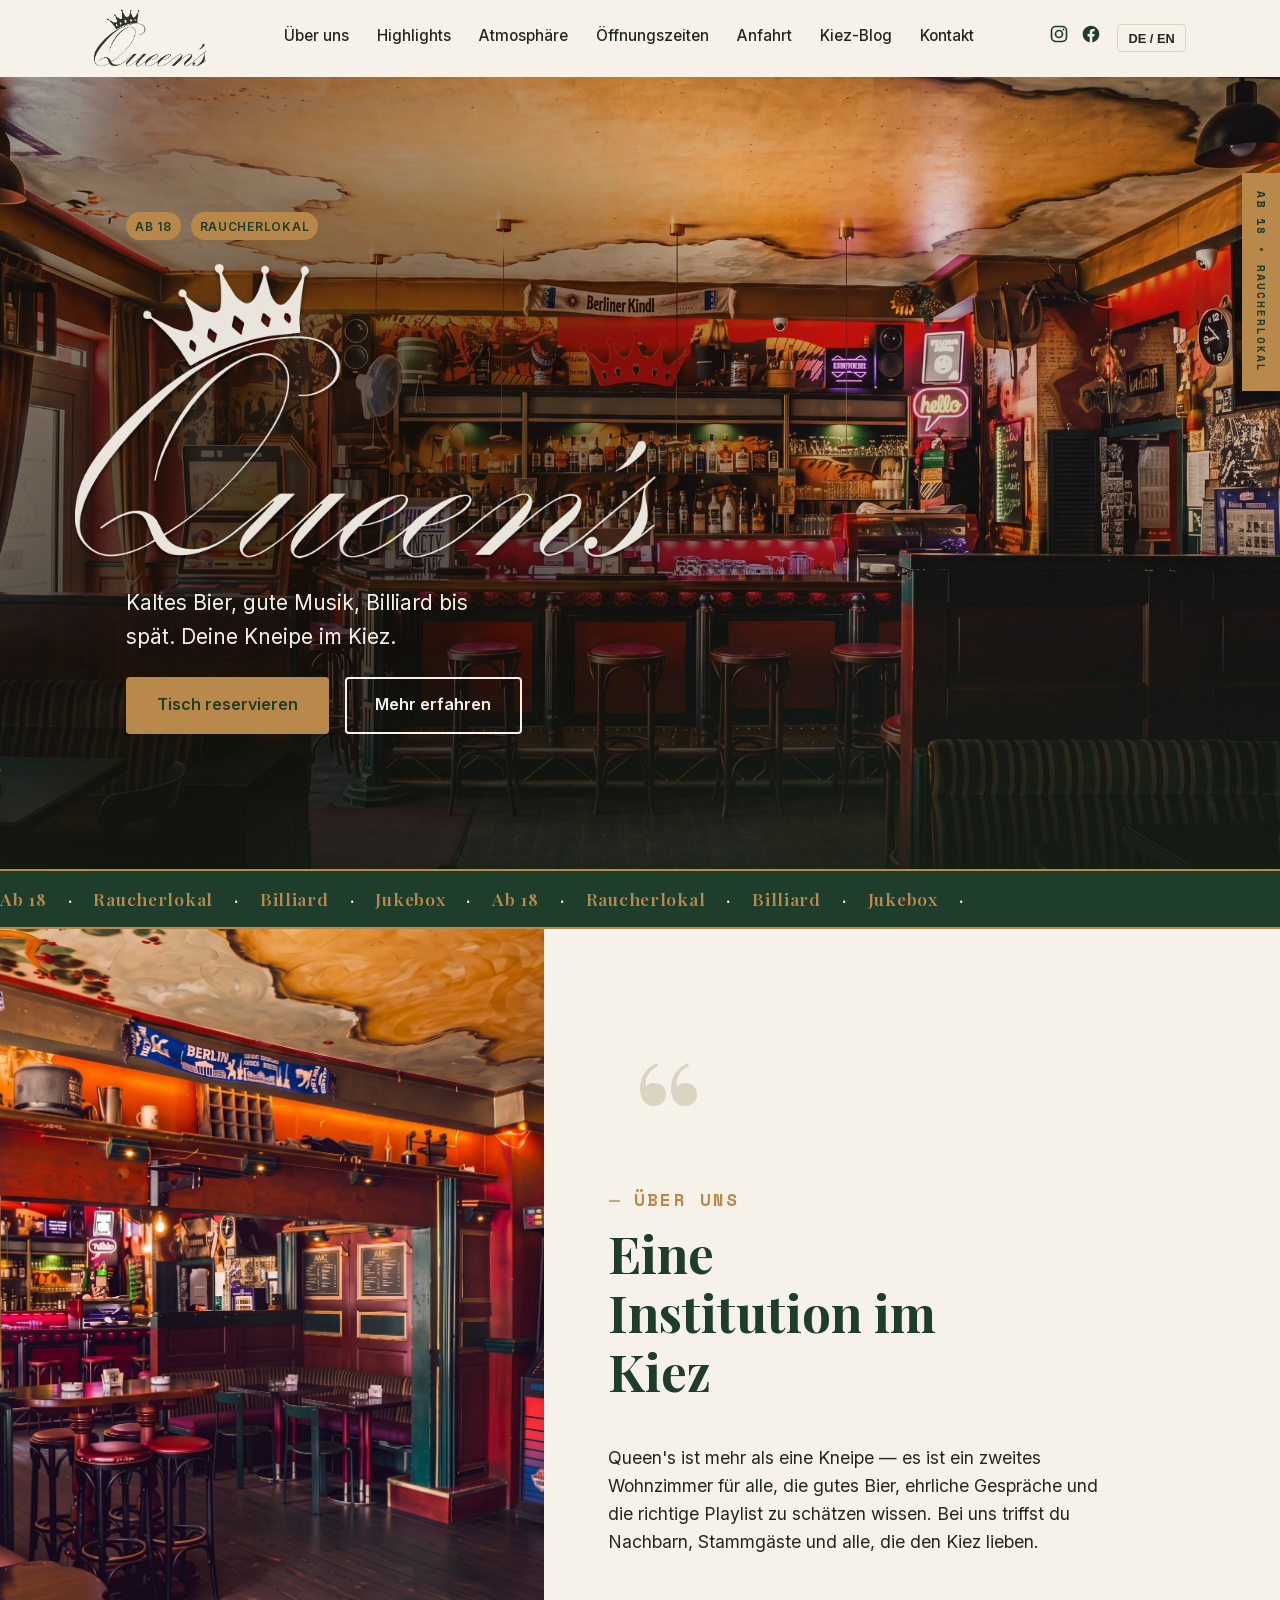
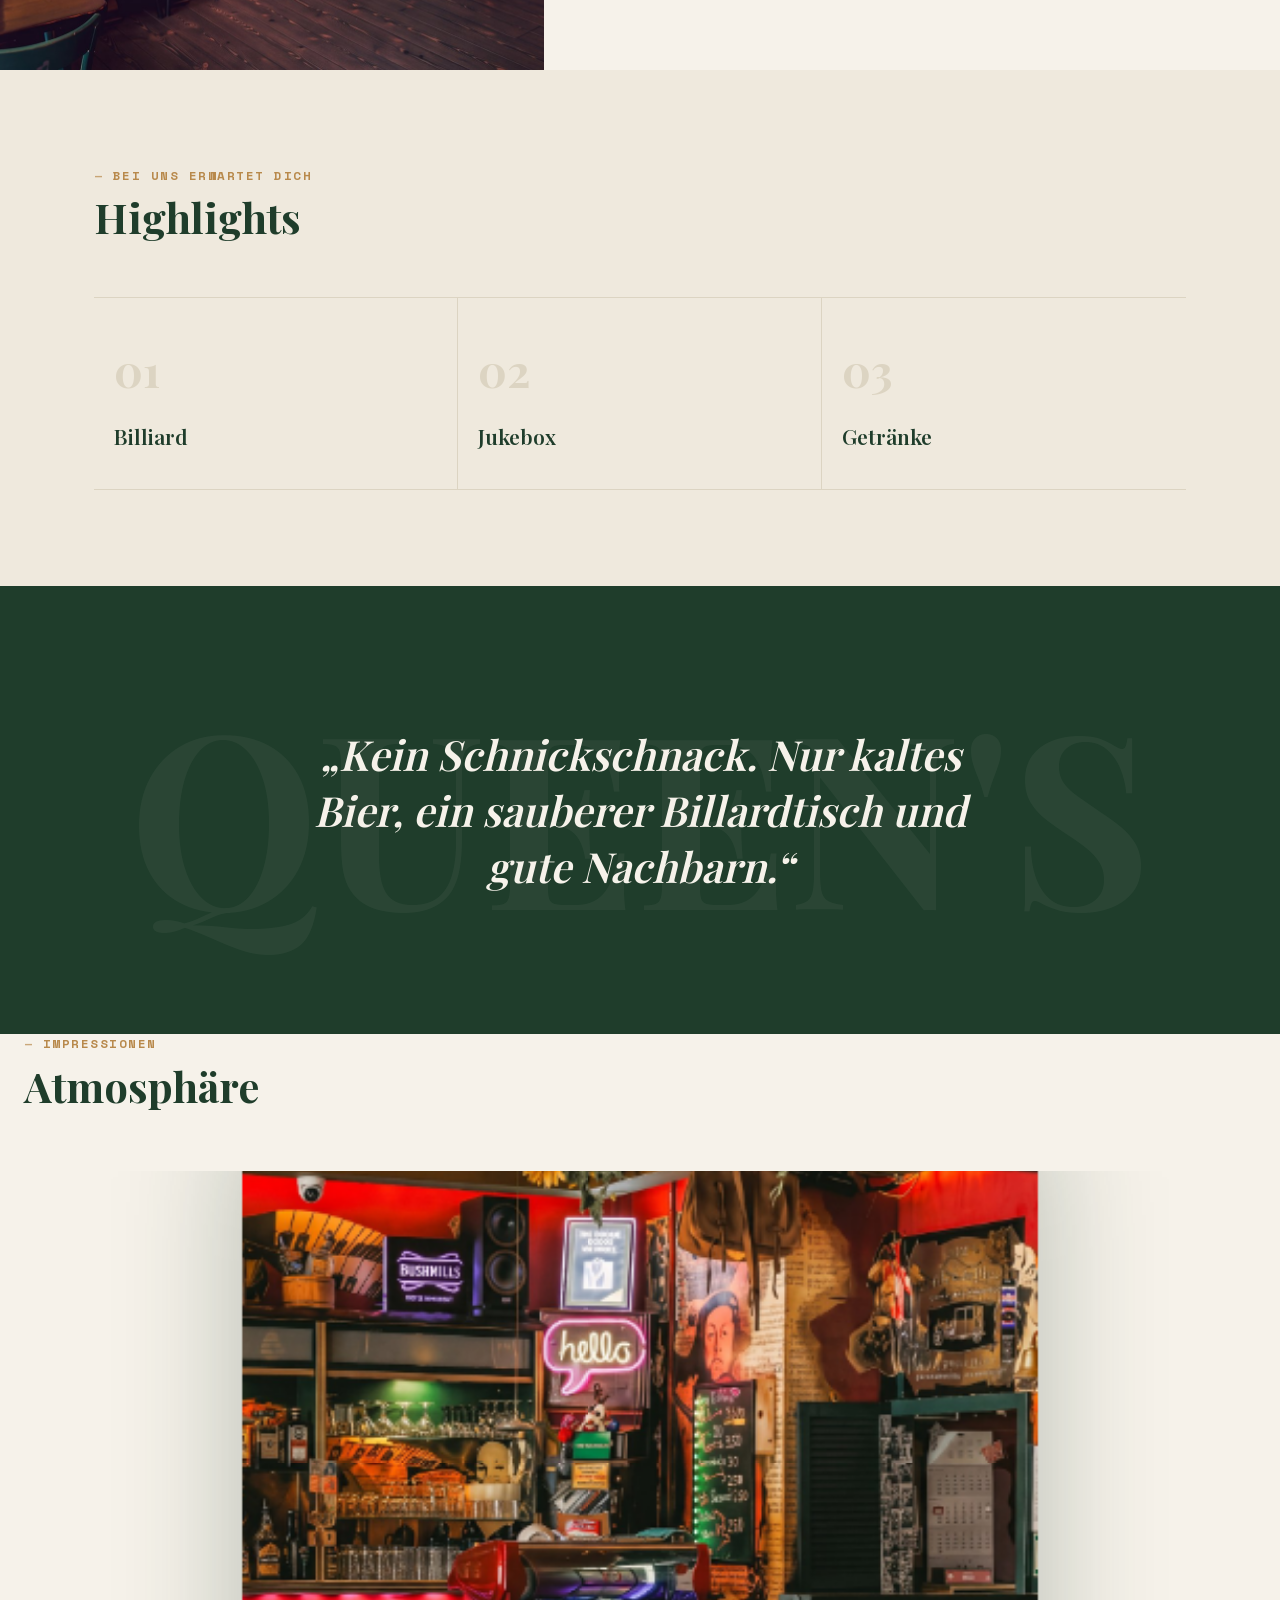
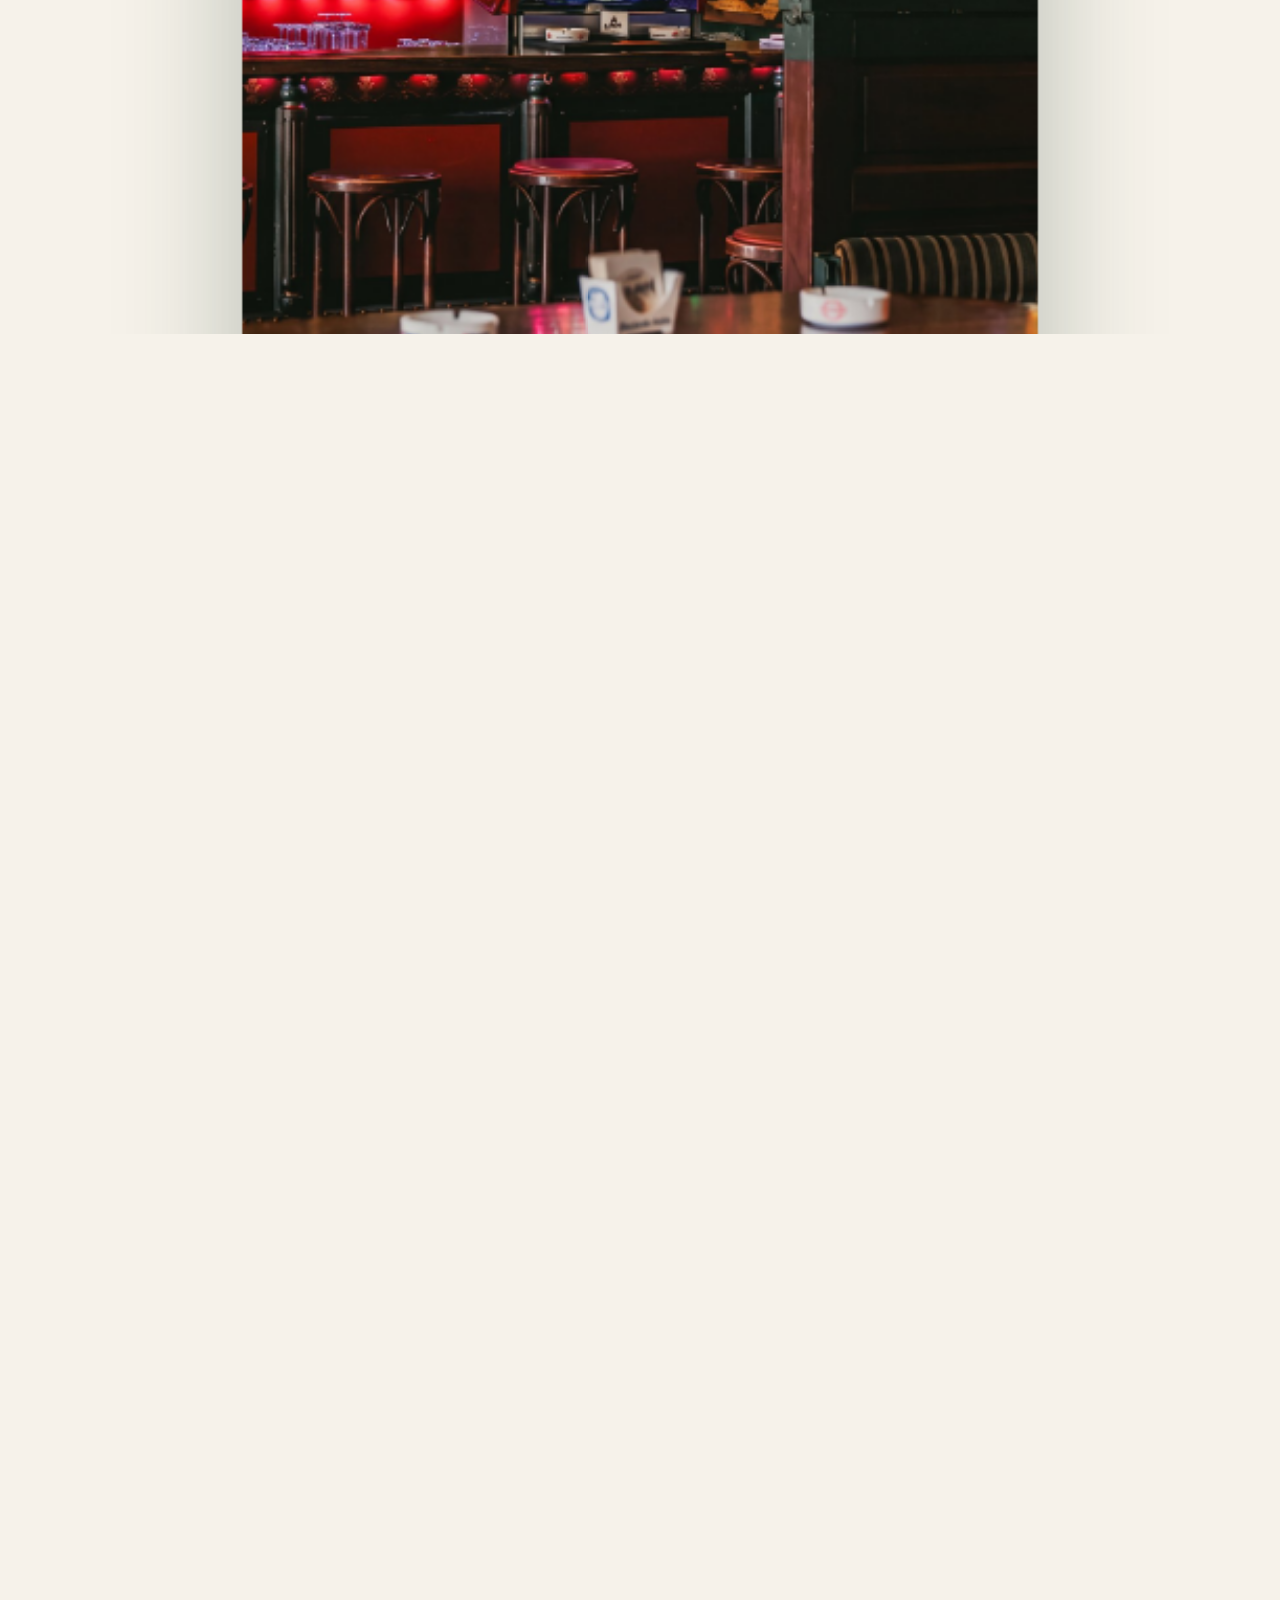
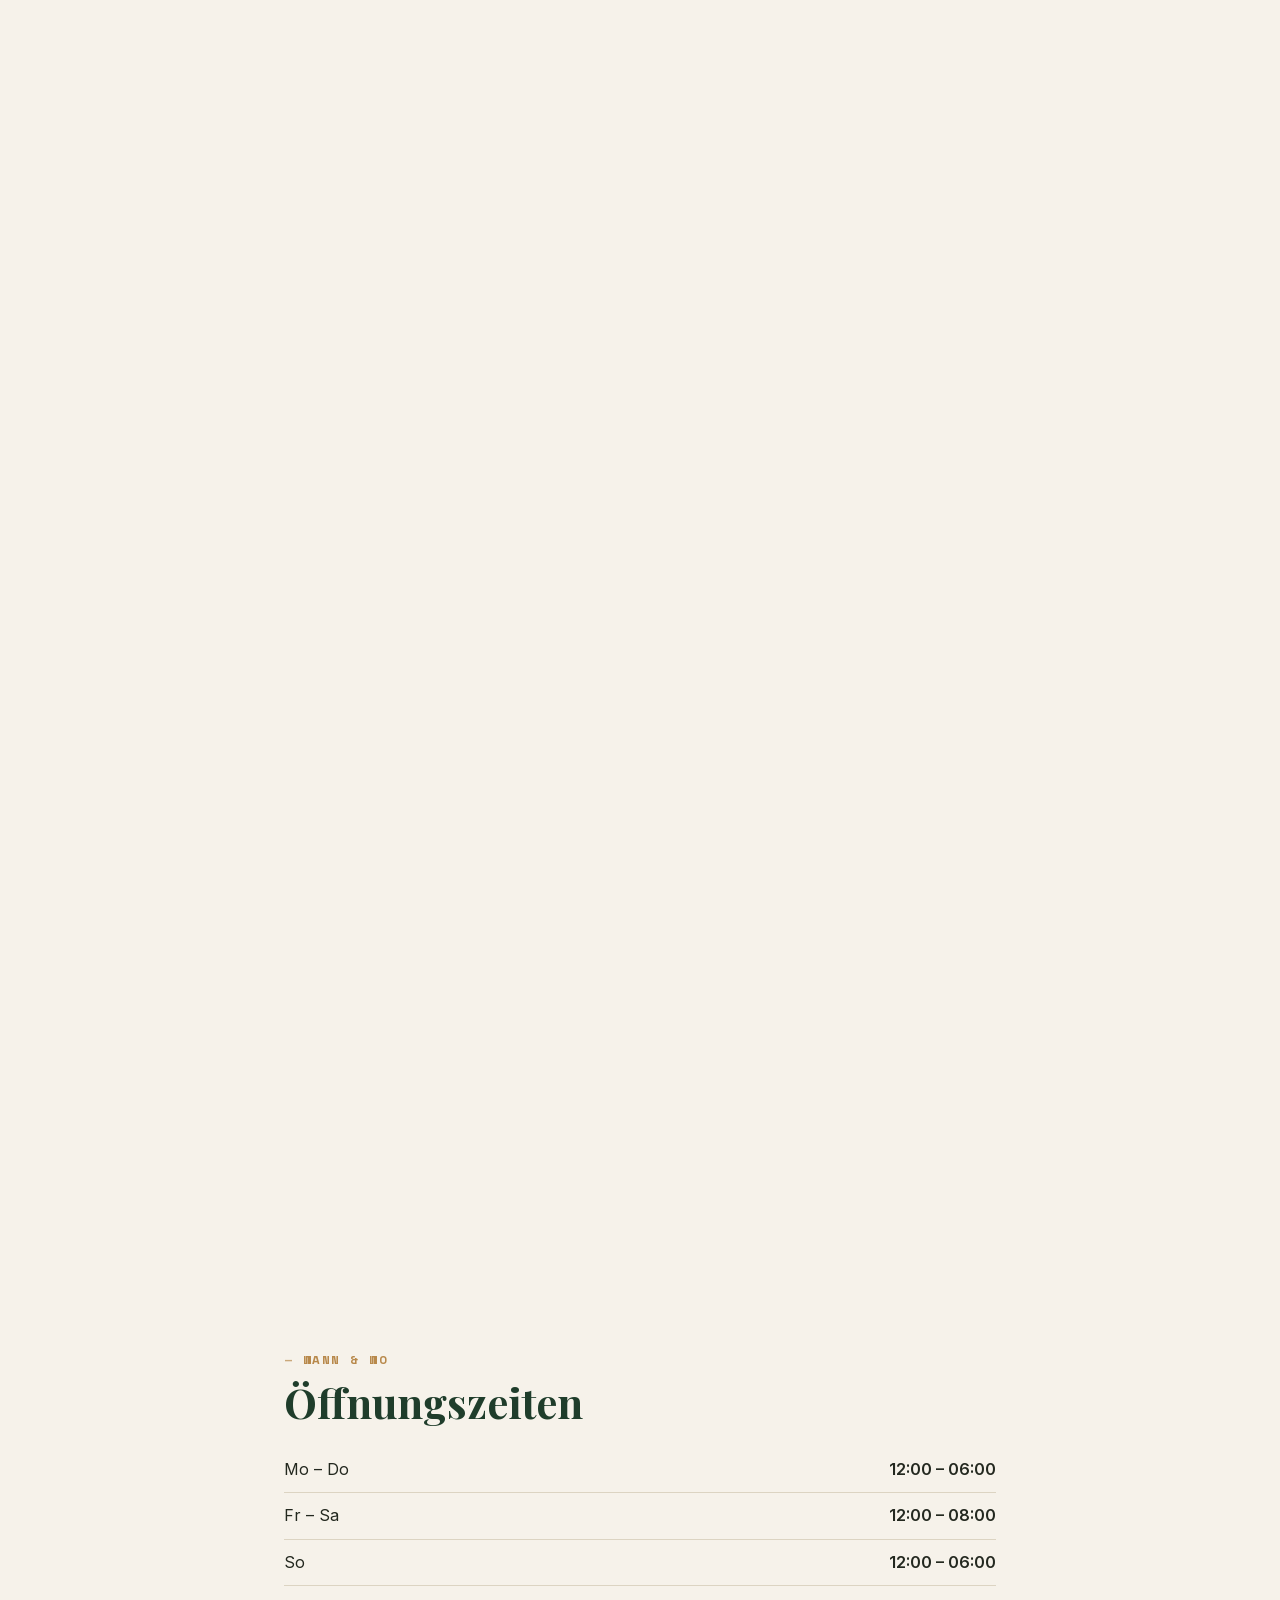
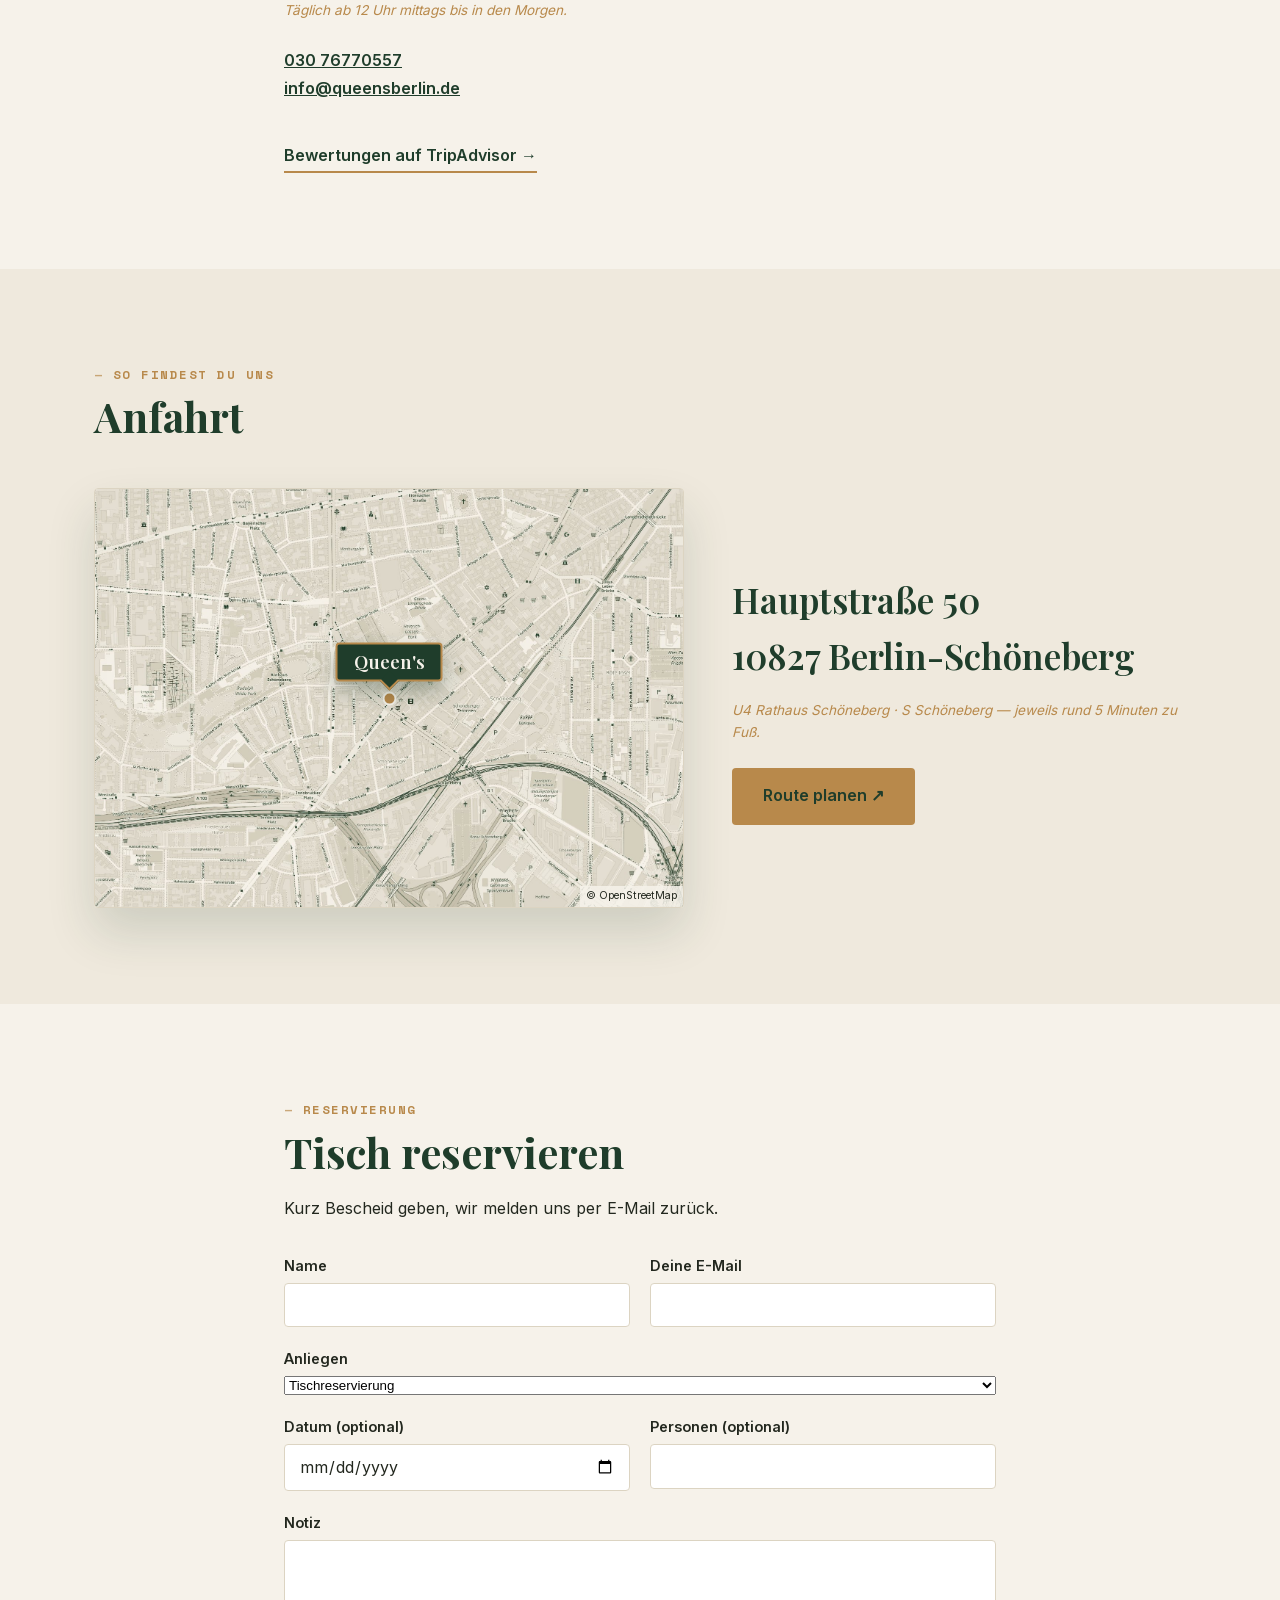
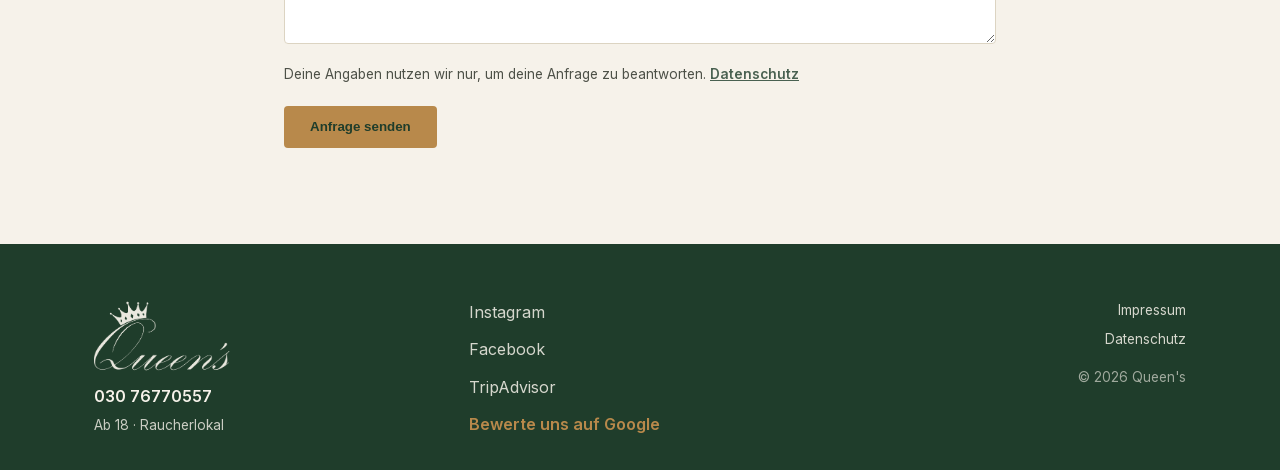
==== index.html @ cf5cfa9d "Handy-Hero: Video als scharfes Band statt hineingezoomt, Route-Link ohne Namenszusatz Co-Authored-By" ====
<!doctype html>
<html lang="de">
<head>
  <meta charset="UTF-8">
  <meta name="viewport" content="width=device-width, initial-scale=1.0">
  <title>Queen's — Kneipe im Kiez</title>
  <meta name="description" content="Queen's — Kneipe mit Billiard, Jukebox und Kiez-Flair. Ab 18, Raucherlokal.">
  <link rel="icon" type="image/png" href="images/favicon.png">
  <link rel="apple-touch-icon" href="images/apple-touch-icon.png">
  <link rel="stylesheet" href="css/fonts.css">
  <link rel="stylesheet" href="css/style.css">
</head>
<body>

  <!-- Header / Navigation -->
  <header class="site-header">
    <div class="container header-inner">
      <a href="#top" class="logo"><img src="images/queens-logo-dark.png" alt="Queen's" class="logo-img"></a>

      <nav class="main-nav" id="main-nav">
        <a href="#ueber-uns" data-i18n="nav_about">Über uns</a>
        <a href="#highlights" data-i18n="nav_highlights">Highlights</a>
        <a href="#atmosphaere" data-i18n="nav_gallery">Atmosphäre</a>
        <a href="#oeffnungszeiten" data-i18n="nav_hours">Öffnungszeiten</a>
        <a href="#anfahrt" data-i18n="nav_anfahrt">Anfahrt</a>
        <a href="kiez-blog.html" data-i18n="nav_blog">Kiez-Blog</a>
        <a href="#kontakt" data-i18n="nav_contact">Kontakt</a>
      </nav>

      <div class="header-actions">
        <div class="social-links" aria-label="Social Media">
          <a href="https://www.instagram.com/queens_schoneberg/" target="_blank" rel="noopener" aria-label="Instagram">
            <svg viewBox="0 0 24 24" width="20" height="20" fill="none" stroke="currentColor" stroke-width="2" aria-hidden="true"><rect x="3" y="3" width="18" height="18" rx="5"/><circle cx="12" cy="12" r="4.2"/><circle cx="17.3" cy="6.7" r="1.2" fill="currentColor" stroke="none"/></svg>
          </a>
          <a href="https://www.facebook.com/queensschoeneberg/" target="_blank" rel="noopener" aria-label="Facebook">
            <svg viewBox="0 0 24 24" width="20" height="20"><path fill="currentColor" d="M22 12.06C22 6.5 17.52 2 12 2S2 6.5 2 12.06c0 5 3.66 9.15 8.44 9.94v-7.03H7.9v-2.9h2.54V9.85c0-2.5 1.49-3.89 3.78-3.89 1.1 0 2.24.2 2.24.2v2.46h-1.26c-1.24 0-1.63.77-1.63 1.56v1.88h2.78l-.44 2.9h-2.34V22c4.78-.8 8.44-4.94 8.44-9.94Z"/></svg>
          </a>
        </div>
        <button class="lang-toggle" id="lang-toggle" aria-label="Sprache wechseln">DE / EN</button>
        <button class="nav-toggle" id="nav-toggle" aria-label="Menü öffnen" aria-expanded="false">
          <span></span><span></span><span></span>
        </button>
      </div>
    </div>
  </header>

  <main id="top">

    <!-- Hero -->
    <section class="hero">
      <div class="hero-media">
        <video class="hero-media__video" autoplay muted loop playsinline poster="images/queens-tresen-frontal.jpg">
          <source src="images/queens-video.mp4" type="video/mp4">
        </video>
        <div class="hero-overlay"></div>
      </div>

      <div class="ticket-stub" aria-hidden="true">
        <span>Ab 18</span><span>•</span><span>Raucherlokal</span>
      </div>

      <div class="container hero-content">
        <div class="badges hero-anim hero-anim--1">
          <span class="badge" data-i18n="badge_18">Ab 18</span>
          <span class="badge" data-i18n="badge_smoking">Raucherlokal</span>
        </div>
        <h1 class="hero-logo hero-anim hero-anim--2"><img src="images/queens-logo-light.png" alt="Queen's"></h1>
        <p class="lead hero-anim hero-anim--3" data-i18n="hero_subtitle">Kaltes Bier, gute Musik, Billiard bis spät. Deine Kneipe im Kiez.</p>
        <div class="hero-cta hero-anim hero-anim--4">
          <a href="#kontakt" class="btn btn--primary" data-i18n="hero_cta">Tisch reservieren</a>
          <a href="#ueber-uns" class="btn btn--ghost" data-i18n="hero_cta_secondary">Mehr erfahren</a>
        </div>
      </div>
    </section>

    <!-- Laufband -->
    <div class="marquee" aria-hidden="true">
      <div class="marquee__track">
        <span data-i18n="badge_18">Ab 18</span><span>·</span><span data-i18n="badge_smoking">Raucherlokal</span><span>·</span>
        <span data-i18n="highlight_billiard_title">Billiard</span><span>·</span><span data-i18n="highlight_jukebox_title">Jukebox</span><span>·</span>
        <span data-i18n="badge_18">Ab 18</span><span>·</span><span data-i18n="badge_smoking">Raucherlokal</span><span>·</span>
        <span data-i18n="highlight_billiard_title">Billiard</span><span>·</span><span data-i18n="highlight_jukebox_title">Jukebox</span><span>·</span>
      </div>
    </div>

    <!-- Über uns -->
    <section id="ueber-uns" class="section section--about">
      <div class="about-grid">
        <div class="about-media reveal">
          <img src="images/queens-gastraum.jpg" alt="Gastraum mit Blick auf den Tresen im Queen's">
        </div>
        <div class="about-copy reveal">
          <span class="about-quotemark" aria-hidden="true">“</span>
          <p class="eyebrow" data-i18n="about_eyebrow">Über uns</p>
          <h2 data-i18n="about_title">Eine Institution im Kiez</h2>
          <p data-i18n="about_text">
            Queen's ist mehr als eine Kneipe — es ist ein zweites Wohnzimmer für alle,
            die gutes Bier, ehrliche Gespräche und die richtige Playlist zu schätzen wissen.
            Bei uns triffst du Nachbarn, Stammgäste und alle, die den Kiez lieben.
          </p>
        </div>
      </div>
    </section>

    <!-- Highlights -->
    <section id="highlights" class="section section--highlights">
      <div class="container">
        <div class="section-head reveal">
          <p class="eyebrow" data-i18n="highlights_eyebrow">Bei uns erwartet dich</p>
          <h2 data-i18n="highlights_title">Highlights</h2>
        </div>

        <div class="highlight-tabs" role="tablist">
          <button type="button" class="highlight-tab reveal" role="tab" aria-expanded="false"
                  data-img="images/queens-billiardtisch.jpg" data-title="highlight_billiard_title" data-desc="highlight_billiard_text">
            <span class="highlight-index" aria-hidden="true">01</span>
            <span class="highlight-tab-title" data-i18n="highlight_billiard_title">Billiard</span>
          </button>
          <button type="button" class="highlight-tab reveal" role="tab" aria-expanded="false"
                  data-img="images/photo-band.jpg" data-title="highlight_jukebox_title" data-desc="highlight_jukebox_text">
            <span class="highlight-index" aria-hidden="true">02</span>
            <span class="highlight-tab-title" data-i18n="highlight_jukebox_title">Jukebox</span>
          </button>
          <button type="button" class="highlight-tab reveal" role="tab" aria-expanded="false"
                  data-img="images/queens-tresen-nah.jpg" data-title="highlight_drinks_title" data-desc="highlight_drinks_text">
            <span class="highlight-index" aria-hidden="true">03</span>
            <span class="highlight-tab-title" data-i18n="highlight_drinks_title">Getränke</span>
          </button>
        </div>

        <div class="highlight-panel-wrap" id="highlight-panel-wrap">
          <div class="highlight-panel">
            <div class="highlight-panel-inner">
              <img id="highlight-panel-img" src="" alt="">
              <div class="highlight-panel-text">
                <h3 id="highlight-panel-title"></h3>
                <p id="highlight-panel-desc"></p>
              </div>
            </div>
          </div>
        </div>
      </div>
    </section>

    <!-- Poster-Zitat -->
    <section class="section section--poster">
      <div class="poster-wordmark" aria-hidden="true">QUEEN'S</div>
      <div class="container narrow">
        <blockquote class="poster-quote reveal" data-i18n="poster_quote">
          „Kein Schnickschnack. Nur kaltes Bier, ein sauberer Billardtisch und gute Nachbarn.“
        </blockquote>
      </div>
    </section>

    <!-- Atmosphäre-Galerie: scroll-gekoppeltes, versetztes Bilderband -->
    <section id="atmosphaere" class="section section--gallery">
      <div class="gallery-pin" id="gallery-pin">
        <div class="gallery-sticky">
          <div class="section-head reveal gallery-head">
            <p class="eyebrow" data-i18n="gallery_eyebrow">Impressionen</p>
            <h2 data-i18n="gallery_title">Atmosphäre</h2>
          </div>
          <div class="gallery-stage" id="gallery-stage">
            <div class="gallery-item"><img src="images/queens-tresen-neon.jpg" alt="Tresen mit Neonschild im Queen's"></div>
            <div class="gallery-item"><img src="images/queens-billiardraum.jpg" alt="Billiardraum im Queen's"></div>
            <div class="gallery-item"><img src="images/queens-gastraum.jpg" alt="Gastraum im Queen's"></div>
            <div class="gallery-item"><img src="images/queens-hello-neon.jpg" alt="Neonschild über der Bar im Queen's"></div>
            <div class="gallery-item"><img src="images/queens-tresen-kuehlschrank.jpg" alt="Tresen-Ecke im Queen's"></div>
            <div class="gallery-item"><img src="images/queens-dart-ecke.jpg" alt="Dart-Ecke im Queen's"></div>
          </div>
        </div>
      </div>
    </section>

    <!-- Öffnungszeiten & Standort -->
    <section id="oeffnungszeiten" class="section section--info">
      <div class="container narrow reveal">
        <p class="eyebrow" data-i18n="hours_eyebrow">Wann & Wo</p>
        <h2 data-i18n="hours_title">Öffnungszeiten</h2>
        <table class="hours-table">
          <tbody>
            <tr><td data-i18n="day_mon_thu">Mo – Do</td><td>12:00 – 06:00</td></tr>
            <tr><td data-i18n="day_fri_sat">Fr – Sa</td><td>12:00 – 08:00</td></tr>
            <tr><td data-i18n="day_sun">So</td><td>12:00 – 06:00</td></tr>
          </tbody>
        </table>
        <p class="hours-note" data-i18n="hours_note">Täglich ab 12 Uhr mittags bis in den Morgen.</p>

        <p class="address">
          <a href="tel:+493076770557">030 76770557</a><br>
          <a href="mailto:info@queensberlin.de">info@queensberlin.de</a>
        </p>

        <a href="https://www.tripadvisor.com/Restaurant_Review-g187323-d27837867-Reviews-Queens_Schoneberg-Berlin.html" target="_blank" rel="noopener" class="tripadvisor-badge">
          <span data-i18n="tripadvisor_cta">Bewertungen auf TripAdvisor</span> →
        </a>
      </div>
    </section>

    <!-- Anfahrt: eigene, sehr sichtbare Sektion -->
    <section id="anfahrt" class="section section--anfahrt">
      <div class="container">
        <div class="section-head reveal">
          <p class="eyebrow" data-i18n="anfahrt_eyebrow">So findest du uns</p>
          <h2 data-i18n="anfahrt_title">Anfahrt</h2>
        </div>

        <div class="anfahrt-grid">
          <div class="anfahrt-map reveal">
            <img src="images/karte-queens.jpg" alt="Kartenausschnitt Berlin-Schöneberg mit Markierung: Queen's, Hauptstraße 50" loading="lazy">
            <div class="map-pin" aria-hidden="true">
              <span class="map-pin__label">Queen's</span>
              <span class="map-pin__dot"></span>
            </div>
            <a class="map-credit" href="https://www.openstreetmap.org/copyright" target="_blank" rel="noopener">© OpenStreetMap</a>
          </div>

          <div class="anfahrt-copy reveal">
            <p class="anfahrt-address">
              Hauptstraße 50<br>10827 Berlin-Schöneberg
            </p>
            <p class="anfahrt-note" data-i18n="anfahrt_note">
              U4 Rathaus Schöneberg · S Schöneberg — jeweils rund 5 Minuten zu Fuß.
            </p>
            <a href="https://www.google.com/maps/dir/?api=1&destination=Hauptstra%C3%9Fe+50%2C+10827+Berlin"
               target="_blank" rel="noopener" class="btn btn--primary anfahrt-cta">
              <span data-i18n="anfahrt_cta">Route planen</span> <span aria-hidden="true">↗</span>
            </a>
          </div>
        </div>
      </div>
    </section>

    <!-- Kontakt / Reservierung -->
    <section id="kontakt" class="section section--contact">
      <div class="container narrow">
        <div class="section-head reveal">
          <p class="eyebrow" data-i18n="contact_eyebrow">Reservierung</p>
          <h2 data-i18n="contact_title">Tisch reservieren</h2>
          <p data-i18n="contact_text">Kurz Bescheid geben, wir melden uns per E-Mail zurück.</p>
        </div>

        <!-- Anfragen gehen an den eigenen Server (/api/anfrage, siehe js/main.js)
             und erscheinen im Verwaltungsbereich unter "Anfragen". -->
        <form id="booking-form" class="booking-form reveal" novalidate>
          <!-- Falle für Spam-Programme: Menschen sehen und füllen dieses Feld nicht -->
          <input type="text" name="website" class="form-trap" tabindex="-1" autocomplete="off" aria-hidden="true">

          <div class="form-row">
            <label>
              <span data-i18n="form_name">Name</span>
              <input type="text" name="name" required>
            </label>
            <label>
              <span data-i18n="form_email">Deine E-Mail</span>
              <input type="email" name="email" required>
            </label>
          </div>

          <label>
            <span data-i18n="form_subject">Anliegen</span>
            <select name="subject" required>
              <option value="Tischreservierung" data-i18n="form_subject_reservation">Tischreservierung</option>
              <option value="Allgemeine Anfrage" data-i18n="form_subject_general">Allgemeine Anfrage</option>
              <option value="Sonstiges" data-i18n="form_subject_other">Sonstiges</option>
            </select>
          </label>

          <div class="form-row">
            <label>
              <span data-i18n="form_date">Datum (optional)</span>
              <input type="date" name="date">
            </label>
            <label>
              <span data-i18n="form_people">Personen (optional)</span>
              <input type="number" name="people" min="1" max="30">
            </label>
          </div>

          <label>
            <span data-i18n="form_message">Notiz</span>
            <textarea name="message" rows="4" required></textarea>
          </label>

          <p class="form-privacy"><span data-i18n="form_privacy">Deine Angaben nutzen wir nur, um deine Anfrage zu beantworten.</span> <a href="datenschutz.html" data-i18n="footer_privacy">Datenschutz</a></p>
          <p id="booking-status" class="form-status" role="status" hidden></p>
          <button type="submit" class="btn btn--primary" data-i18n="form_submit">Anfrage senden</button>
        </form>
      </div>
    </section>

  </main>

  <footer class="site-footer">
    <div class="container footer-inner">
      <div>
        <img src="images/queens-logo-light.png" alt="Queen's" class="logo-img logo-img--footer">
        <p class="footer-contact"><a href="tel:+493076770557">030 76770557</a></p>
        <p class="footer-badges">
          <span data-i18n="badge_18">Ab 18</span> · <span data-i18n="badge_smoking">Raucherlokal</span>
        </p>
      </div>

      <div class="social-links social-links--footer">
        <a href="https://www.instagram.com/queens_schoneberg/" target="_blank" rel="noopener" aria-label="Instagram" data-i18n="footer_instagram">Instagram</a>
        <a href="https://www.facebook.com/queensschoeneberg/" target="_blank" rel="noopener" aria-label="Facebook" data-i18n="footer_facebook">Facebook</a>
        <a href="https://www.tripadvisor.com/Restaurant_Review-g187323-d27837867-Reviews-Queens_Schoneberg-Berlin.html" target="_blank" rel="noopener" data-i18n="tripadvisor_cta">TripAdvisor</a>
        <a href="https://search.google.com/local/writereview?placeid=ChIJ9dLfhGlQqEcRM8OJXhHeQU0" target="_blank" rel="noopener" class="footer-review" data-i18n="footer_review">Bewerte uns auf Google</a>
      </div>

      <div class="footer-legal">
        <a href="#" data-i18n="footer_imprint">Impressum</a>
        <a href="datenschutz.html" data-i18n="footer_privacy">Datenschutz</a>
        <p>&copy; 2026 Queen's</p>
      </div>
    </div>
  </footer>

  <script src="js/vorschau.js"></script>
  <script src="js/main.js"></script>
</body>
</html>
---- css/fonts.css ----
/* Schriften liegen lokal im Ordner fonts/ (nicht von Google geladen):
   so wird beim Seitenaufruf keine Verbindung zu Google aufgebaut (DSGVO).
   Lizenz aller drei Schriften: SIL Open Font License. */
@font-face {
  font-family: 'Inter';
  font-style: normal;
  font-weight: 400;
  font-display: swap;
  src: url(../fonts/inter-latin-ext-1.woff2) format('woff2');
  unicode-range: U+0100-02BA, U+02BD-02C5, U+02C7-02CC, U+02CE-02D7, U+02DD-02FF, U+0304, U+0308, U+0329, U+1D00-1DBF, U+1E00-1E9F, U+1EF2-1EFF, U+2020, U+20A0-20AB, U+20AD-20C4, U+2113, U+2C60-2C7F, U+A720-A7FF;
}
@font-face {
  font-family: 'Inter';
  font-style: normal;
  font-weight: 400;
  font-display: swap;
  src: url(../fonts/inter-latin-2.woff2) format('woff2');
  unicode-range: U+0000-00FF, U+0131, U+0152-0153, U+02BB-02BC, U+02C6, U+02DA, U+02DC, U+0304, U+0308, U+0329, U+2000-206F, U+20AC, U+2122, U+2191, U+2193, U+2212, U+2215, U+FEFF, U+FFFD;
}
@font-face {
  font-family: 'Inter';
  font-style: normal;
  font-weight: 500;
  font-display: swap;
  src: url(../fonts/inter-latin-ext-1.woff2) format('woff2');
  unicode-range: U+0100-02BA, U+02BD-02C5, U+02C7-02CC, U+02CE-02D7, U+02DD-02FF, U+0304, U+0308, U+0329, U+1D00-1DBF, U+1E00-1E9F, U+1EF2-1EFF, U+2020, U+20A0-20AB, U+20AD-20C4, U+2113, U+2C60-2C7F, U+A720-A7FF;
}
@font-face {
  font-family: 'Inter';
  font-style: normal;
  font-weight: 500;
  font-display: swap;
  src: url(../fonts/inter-latin-2.woff2) format('woff2');
  unicode-range: U+0000-00FF, U+0131, U+0152-0153, U+02BB-02BC, U+02C6, U+02DA, U+02DC, U+0304, U+0308, U+0329, U+2000-206F, U+20AC, U+2122, U+2191, U+2193, U+2212, U+2215, U+FEFF, U+FFFD;
}
@font-face {
  font-family: 'Inter';
  font-style: normal;
  font-weight: 600;
  font-display: swap;
  src: url(../fonts/inter-latin-ext-1.woff2) format('woff2');
  unicode-range: U+0100-02BA, U+02BD-02C5, U+02C7-02CC, U+02CE-02D7, U+02DD-02FF, U+0304, U+0308, U+0329, U+1D00-1DBF, U+1E00-1E9F, U+1EF2-1EFF, U+2020, U+20A0-20AB, U+20AD-20C4, U+2113, U+2C60-2C7F, U+A720-A7FF;
}
@font-face {
  font-family: 'Inter';
  font-style: normal;
  font-weight: 600;
  font-display: swap;
  src: url(../fonts/inter-latin-2.woff2) format('woff2');
  unicode-range: U+0000-00FF, U+0131, U+0152-0153, U+02BB-02BC, U+02C6, U+02DA, U+02DC, U+0304, U+0308, U+0329, U+2000-206F, U+20AC, U+2122, U+2191, U+2193, U+2212, U+2215, U+FEFF, U+FFFD;
}
@font-face {
  font-family: 'Playfair Display';
  font-style: normal;
  font-weight: 600;
  font-display: swap;
  src: url(../fonts/playfair-display-latin-ext-1.woff2) format('woff2');
  unicode-range: U+0100-02BA, U+02BD-02C5, U+02C7-02CC, U+02CE-02D7, U+02DD-02FF, U+0304, U+0308, U+0329, U+1D00-1DBF, U+1E00-1E9F, U+1EF2-1EFF, U+2020, U+20A0-20AB, U+20AD-20C4, U+2113, U+2C60-2C7F, U+A720-A7FF;
}
@font-face {
  font-family: 'Playfair Display';
  font-style: normal;
  font-weight: 600;
  font-display: swap;
  src: url(../fonts/playfair-display-latin-2.woff2) format('woff2');
  unicode-range: U+0000-00FF, U+0131, U+0152-0153, U+02BB-02BC, U+02C6, U+02DA, U+02DC, U+0304, U+0308, U+0329, U+2000-206F, U+20AC, U+2122, U+2191, U+2193, U+2212, U+2215, U+FEFF, U+FFFD;
}
@font-face {
  font-family: 'Playfair Display';
  font-style: normal;
  font-weight: 700;
  font-display: swap;
  src: url(../fonts/playfair-display-latin-ext-1.woff2) format('woff2');
  unicode-range: U+0100-02BA, U+02BD-02C5, U+02C7-02CC, U+02CE-02D7, U+02DD-02FF, U+0304, U+0308, U+0329, U+1D00-1DBF, U+1E00-1E9F, U+1EF2-1EFF, U+2020, U+20A0-20AB, U+20AD-20C4, U+2113, U+2C60-2C7F, U+A720-A7FF;
}
@font-face {
  font-family: 'Playfair Display';
  font-style: normal;
  font-weight: 700;
  font-display: swap;
  src: url(../fonts/playfair-display-latin-2.woff2) format('woff2');
  unicode-range: U+0000-00FF, U+0131, U+0152-0153, U+02BB-02BC, U+02C6, U+02DA, U+02DC, U+0304, U+0308, U+0329, U+2000-206F, U+20AC, U+2122, U+2191, U+2193, U+2212, U+2215, U+FEFF, U+FFFD;
}
@font-face {
  font-family: 'Space Mono';
  font-style: normal;
  font-weight: 400;
  font-display: swap;
  src: url(../fonts/space-mono-latin-ext-1.woff2) format('woff2');
  unicode-range: U+0100-02BA, U+02BD-02C5, U+02C7-02CC, U+02CE-02D7, U+02DD-02FF, U+0304, U+0308, U+0329, U+1D00-1DBF, U+1E00-1E9F, U+1EF2-1EFF, U+2020, U+20A0-20AB, U+20AD-20C4, U+2113, U+2C60-2C7F, U+A720-A7FF;
}
@font-face {
  font-family: 'Space Mono';
  font-style: normal;
  font-weight: 400;
  font-display: swap;
  src: url(../fonts/space-mono-latin-2.woff2) format('woff2');
  unicode-range: U+0000-00FF, U+0131, U+0152-0153, U+02BB-02BC, U+02C6, U+02DA, U+02DC, U+0304, U+0308, U+0329, U+2000-206F, U+20AC, U+2122, U+2191, U+2193, U+2212, U+2215, U+FEFF, U+FFFD;
}
@font-face {
  font-family: 'Space Mono';
  font-style: normal;
  font-weight: 700;
  font-display: swap;
  src: url(../fonts/space-mono-latin-ext-2.woff2) format('woff2');
  unicode-range: U+0100-02BA, U+02BD-02C5, U+02C7-02CC, U+02CE-02D7, U+02DD-02FF, U+0304, U+0308, U+0329, U+1D00-1DBF, U+1E00-1E9F, U+1EF2-1EFF, U+2020, U+20A0-20AB, U+20AD-20C4, U+2113, U+2C60-2C7F, U+A720-A7FF;
}
@font-face {
  font-family: 'Space Mono';
  font-style: normal;
  font-weight: 700;
  font-display: swap;
  src: url(../fonts/space-mono-latin-4.woff2) format('woff2');
  unicode-range: U+0000-00FF, U+0131, U+0152-0153, U+02BB-02BC, U+02C6, U+02DA, U+02DC, U+0304, U+0308, U+0329, U+2000-206F, U+20AC, U+2122, U+2191, U+2193, U+2212, U+2215, U+FEFF, U+FFFD;
}
---- css/style.css ----
/* ---------- Design tokens ---------- */
:root {
  --color-bg: #F6F2EA;
  --color-bg-alt: #EFE9DD;
  --color-green: #1F3D2B;
  --color-green-light: #2F5540;
  --color-gold: #B8894B;
  --color-text: #23281F;
  --color-text-on-green: #F6F2EA;
  --color-border: #DCD4C2;

  --font-display: 'Playfair Display', Georgia, serif;
  --font-body: 'Inter', Arial, sans-serif;
  --font-mono: 'Space Mono', 'Courier New', monospace;

  --container-width: 1140px;
  --radius: 4px;
}

* { box-sizing: border-box; }

html { scroll-behavior: smooth; }

body {
  margin: 0;
  background: var(--color-bg);
  color: var(--color-text);
  font-family: var(--font-body);
  line-height: 1.6;
}

img { max-width: 100%; display: block; }

a { color: inherit; }

.container {
  max-width: var(--container-width);
  margin: 0 auto;
  padding: 0 24px;
}

.container.narrow {
  max-width: 760px;
}

h1, h2, h3 {
  font-family: var(--font-display);
  color: var(--color-green);
  margin: 0 0 0.5em;
  line-height: 1.15;
}

h1 { font-size: clamp(2.5rem, 6vw, 4rem); color: var(--color-text-on-green); }
h2 { font-size: clamp(1.8rem, 4vw, 2.6rem); }

.eyebrow {
  font-family: var(--font-mono);
  text-transform: uppercase;
  letter-spacing: 0.12em;
  font-size: 0.78rem;
  color: var(--color-gold);
  font-weight: 700;
  margin: 0 0 0.6em;
}
.eyebrow::before { content: '— '; opacity: 0.7; }

.lead { font-size: 1.15rem; }

.btn {
  display: inline-block;
  padding: 0.85em 1.8em;
  border-radius: var(--radius);
  text-decoration: none;
  font-weight: 600;
  border: 2px solid transparent;
  transition: background-color 0.2s ease, color 0.2s ease, border-color 0.2s ease;
}

.btn--primary {
  background: var(--color-gold);
  color: var(--color-green);
}
.btn--primary:hover { background: #cf9e5f; }

.btn--ghost {
  border-color: var(--color-text-on-green);
  color: var(--color-text-on-green);
}
.btn--ghost:hover { background: rgba(246, 242, 234, 0.12); }

/* ---------- Header ---------- */
.site-header {
  position: sticky;
  top: 0;
  z-index: 100;
  background: var(--color-bg);
  border-bottom: 1px solid transparent;
  transition: box-shadow 0.3s ease, border-color 0.3s ease;
}
.site-header.is-scrolled {
  border-color: var(--color-border);
  box-shadow: 0 8px 24px rgba(31, 61, 43, 0.08);
}

.header-inner {
  display: flex;
  align-items: center;
  justify-content: space-between;
  gap: 24px;
  height: 76px;
}

.logo {
  display: inline-flex;
  align-items: center;
  text-decoration: none;
  white-space: nowrap;
}
.logo-img {
  height: 52px;
  width: auto;
  display: block;
}
.logo-img--footer { height: 72px; }

.main-nav {
  display: flex;
  gap: 28px;
  flex: 1;
  justify-content: center;
}
.main-nav a {
  position: relative;
  text-decoration: none;
  font-weight: 500;
  color: var(--color-text);
  font-size: 0.95rem;
  padding-bottom: 4px;
}
.main-nav a::after {
  content: '';
  position: absolute;
  left: 0;
  right: 100%;
  bottom: 0;
  height: 2px;
  background: var(--color-gold);
  transition: right 0.25s ease;
}
.main-nav a:hover { color: var(--color-gold); }
.main-nav a:hover::after { right: 0; }

.header-actions {
  display: flex;
  align-items: center;
  gap: 16px;
}

.social-links { display: flex; gap: 12px; }
.social-links a { color: var(--color-green); }
.social-links a:hover { color: var(--color-gold); }

.lang-toggle {
  background: none;
  border: 1px solid var(--color-border);
  border-radius: var(--radius);
  padding: 0.4em 0.8em;
  font-size: 0.8rem;
  font-weight: 600;
  cursor: pointer;
  color: var(--color-text);
}
.lang-toggle:hover { border-color: var(--color-gold); }

.nav-toggle {
  display: none;
  flex-direction: column;
  gap: 5px;
  background: none;
  border: none;
  cursor: pointer;
  padding: 6px;
}
.nav-toggle span {
  width: 22px;
  height: 2px;
  background: var(--color-green);
}

/* ---------- Hero ---------- */
.hero {
  position: relative;
  min-height: 88vh;
  display: flex;
  align-items: flex-end;
  overflow: hidden;
}

.hero-media {
  position: absolute;
  inset: 0;
  z-index: 0;
}
.hero-media__img,
.hero-media__video {
  width: 100%;
  height: 100%;
  object-fit: cover;
}
.hero-media__img.kenburns,
.hero-media__video.kenburns {
  animation: kenburns 18s ease-in-out infinite alternate;
}
@keyframes kenburns {
  from { transform: scale(1); }
  to { transform: scale(1.12); }
}

/* Warmer Bernstein-Schleier statt Raster: das Video bleibt gut sichtbar und
   wirkt wie Kneipenlicht; unten läuft er ins Grün des Laufbands aus. */
.hero-overlay {
  position: absolute;
  inset: 0;
  background: linear-gradient(180deg, rgba(70, 32, 10, 0.16) 0%, rgba(48, 22, 8, 0.34) 50%, rgba(22, 30, 20, 0.9) 100%);
}
.hero-media__video { filter: contrast(1.06) saturate(1.2) sepia(0.18); }
.hero-logo { margin: 0 0 0.35em; line-height: 0; }
.hero-logo img {
  width: clamp(220px, 52vw, 400px);
  height: auto;
  filter: drop-shadow(0 6px 18px rgba(0, 0, 0, 0.55));
}

.ticket-stub {
  position: absolute;
  top: 96px;
  right: 0;
  z-index: 2;
  writing-mode: vertical-rl;
  display: flex;
  align-items: center;
  gap: 10px;
  background: var(--color-gold);
  color: var(--color-green);
  font-family: var(--font-mono);
  font-size: 0.7rem;
  font-weight: 700;
  letter-spacing: 0.18em;
  text-transform: uppercase;
  padding: 18px 10px;
  box-shadow: -6px 6px 0 rgba(0, 0, 0, 0.18);
}

.hero-content {
  position: relative;
  z-index: 1;
  padding-bottom: 72px;
  max-width: 720px;
}

.badges {
  display: flex;
  gap: 10px;
  margin-bottom: 1em;
}
.badge {
  background: var(--color-gold);
  color: var(--color-green);
  font-size: 0.75rem;
  font-weight: 700;
  text-transform: uppercase;
  letter-spacing: 0.06em;
  padding: 0.35em 0.75em;
  border-radius: 999px;
}

.hero .lead { color: var(--color-text-on-green); opacity: 0.9; }

.hero-cta {
  margin-top: 1.5em;
  display: flex;
  gap: 16px;
  flex-wrap: wrap;
}

.hero-anim {
  opacity: 0;
  transform: translateY(24px);
  animation: hero-in 0.8s ease forwards;
}
.hero-anim--1 { animation-delay: 0.1s; }
.hero-anim--2 { animation-delay: 0.25s; }
.hero-anim--3 { animation-delay: 0.4s; }
.hero-anim--4 { animation-delay: 0.55s; }
@keyframes hero-in {
  to { opacity: 1; transform: translateY(0); }
}

/* Desktop-Hero: großes Logo links im Vordergrund, Video als Bühne dahinter.
   --px/--py setzt js/main.js anhand der Mausposition (leichte Tiefenwirkung). */
@media (min-width: 861px) {
  .hero { align-items: center; --px: 0; --py: 0; }
  .hero-media__video {
    transform: scale(1.05) translate(calc(var(--px) * -10px), calc(var(--py) * -8px));
    transition: transform 0.6s ease-out;
  }
  .hero-overlay {
    background:
      radial-gradient(ellipse 60% 85% at 20% 55%, rgba(14, 9, 5, 0.72) 0%, rgba(14, 9, 5, 0.3) 55%, transparent 80%),
      linear-gradient(180deg, rgba(70, 32, 10, 0.12) 0%, rgba(48, 22, 8, 0.26) 55%, rgba(22, 30, 20, 0.88) 100%);
  }
  .hero-content {
    max-width: var(--container-width);
    width: 100%;
    padding-top: 48px;
    padding-bottom: 48px;
  }
  .hero-logo {
    margin: 0 0 0.2em -1.5vw;
    transform: translate(calc(var(--px) * 16px), calc(var(--py) * 12px));
    transition: transform 0.35s ease-out;
  }
  .hero-logo img {
    width: clamp(440px, 46vw, 700px);
    filter:
      drop-shadow(0 3px 2px rgba(0, 0, 0, 0.6))
      drop-shadow(0 22px 38px rgba(0, 0, 0, 0.6))
      drop-shadow(0 0 60px rgba(184, 137, 75, 0.28));
    animation: hero-logo-in 1.3s cubic-bezier(0.2, 0.7, 0.2, 1) both;
  }
  .hero .lead { font-size: 1.3rem; max-width: 30ch; }
  .hero .badges, .hero .lead, .hero-cta { margin-left: 2.5vw; }
}
@keyframes hero-logo-in {
  from { opacity: 0; transform: scale(1.14); filter: blur(10px); }
}

/* ---------- Laufband ---------- */
.marquee {
  background: var(--color-green);
  color: var(--color-text-on-green);
  overflow: hidden;
  white-space: nowrap;
  border-top: 2px solid var(--color-gold);
  border-bottom: 2px solid var(--color-gold);
}
.marquee__track {
  display: inline-flex;
  gap: 1.2em;
  padding: 14px 0;
  animation: marquee 22s linear infinite;
  font-family: var(--font-display);
  font-size: 1.1rem;
  letter-spacing: 0.04em;
}
.marquee__track span:nth-child(odd) { color: var(--color-gold); }
@keyframes marquee {
  from { transform: translateX(0); }
  to { transform: translateX(-50%); }
}

/* ---------- Scroll-Reveal ---------- */
.reveal {
  opacity: 0;
  transform: translateY(32px);
  transition: opacity 0.7s ease, transform 0.7s ease;
}
.reveal.is-visible {
  opacity: 1;
  transform: translateY(0);
}

/* ---------- Sections ---------- */
.section { padding: 96px 0; }

/* Über uns: asymmetrischer Split statt zentrierter Textblock */
.section--about { padding: 0; background: var(--color-bg); }
.about-grid {
  display: grid;
  grid-template-columns: 0.85fr 1.15fr;
  min-height: 620px;
}
.about-media { overflow: hidden; }
.about-media img { width: 100%; height: 100%; object-fit: cover; }
.about-copy {
  position: relative;
  padding: 96px 64px;
  display: flex;
  flex-direction: column;
  justify-content: center;
}
.about-quotemark {
  position: absolute;
  top: 8px;
  left: 24px;
  font-family: var(--font-display);
  font-size: 10rem;
  line-height: 1;
  color: var(--color-border);
  z-index: 0;
  user-select: none;
}
.about-copy > * { position: relative; z-index: 1; }
.about-copy h2 { font-size: clamp(2.2rem, 4vw, 3.2rem); max-width: 11ch; }
.about-copy p { font-size: 1.1rem; max-width: 46ch; }

/* Highlights: nebeneinander liegende Tabs mit Inline-Reveal-Panel */
.section--highlights { background: var(--color-bg-alt); }

.highlight-tabs {
  margin-top: 56px;
  display: grid;
  grid-template-columns: repeat(3, 1fr);
  border-top: 1px solid var(--color-border);
  border-bottom: 1px solid var(--color-border);
}
.highlight-tab {
  all: unset;
  box-sizing: border-box;
  cursor: pointer;
  display: flex;
  flex-direction: column;
  align-items: flex-start;
  gap: 14px;
  width: 100%;
  padding: 36px 20px;
  border-right: 1px solid var(--color-border);
  transition: background-color 0.25s ease;
}
.highlight-tab:last-child { border-right: none; }
.highlight-tab:hover,
.highlight-tab.is-active { background: rgba(184, 137, 75, 0.1); }
.highlight-index {
  font-family: var(--font-display);
  font-weight: 700;
  font-size: clamp(2rem, 4vw, 2.8rem);
  color: var(--color-border);
  transition: color 0.25s ease;
}
.highlight-tab:hover .highlight-index,
.highlight-tab.is-active .highlight-index { color: var(--color-gold); }
.highlight-tab-title {
  font-family: var(--font-display);
  font-size: 1.3rem;
  color: var(--color-green);
}

/* Panel: wirkt wie ein Popup, ist aber Teil des normalen Seitenflusses
   (kein Overlay, blockiert kein Scrollen) — CSS-Grid-Trick für weiche
   Höhen-Animation ohne JS-Messung. */
.highlight-panel-wrap {
  display: grid;
  grid-template-rows: 0fr;
  transition: grid-template-rows 0.45s ease;
}
.highlight-panel-wrap.is-open { grid-template-rows: 1fr; }
.highlight-panel { overflow: hidden; min-height: 0; }
.highlight-panel-inner {
  display: grid;
  grid-template-columns: 280px 1fr;
  gap: 36px;
  align-items: center;
  padding: 44px 8px;
}
.highlight-panel-inner img {
  width: 100%;
  aspect-ratio: 4 / 3;
  object-fit: cover;
  border-radius: var(--radius);
  box-shadow: 0 24px 48px rgba(31, 61, 43, 0.22);
}
.highlight-panel-text h3 { font-size: 1.8rem; margin-bottom: 0.3em; }
.highlight-panel-text p { margin: 0; color: #4a5142; max-width: 52ch; }

/* Poster-Zitat: vollflächiges Farbfeld als Statement */
.section--poster {
  position: relative;
  background: var(--color-green);
  color: var(--color-text-on-green);
  padding: 140px 0;
  text-align: center;
  overflow: hidden;
}
.poster-wordmark {
  position: absolute;
  inset: 0;
  display: flex;
  align-items: center;
  justify-content: center;
  font-family: var(--font-display);
  font-weight: 700;
  font-size: clamp(6rem, 20vw, 15rem);
  color: rgba(246, 242, 234, 0.05);
  white-space: nowrap;
  pointer-events: none;
  user-select: none;
}
.poster-quote {
  position: relative;
  z-index: 1;
  margin: 0;
  font-family: var(--font-display);
  font-style: italic;
  font-size: clamp(1.6rem, 3.6vw, 2.6rem);
  line-height: 1.35;
}

/* Galerie: gepinnte Sektion, Bilder wandern horizontal mit dem Scrollen —
   die Sektion ist höher als der Viewport, damit man nicht daran vorbei-
   scrollen kann, ohne alle Bilder gesehen zu haben. */
.section--gallery { padding: 0; background: var(--color-bg); }

.gallery-pin {
  position: relative;
  height: 380vh; /* Scroll-Distanz für den Bilderdurchlauf; in main.js/README anpassbar */
}
.gallery-sticky {
  position: sticky;
  top: 0;
  height: 100vh;
  overflow: hidden;
  display: flex;
  flex-direction: column;
  justify-content: center;
  gap: 40px;
}
.gallery-head { padding: 0 24px; position: relative; z-index: 2; }
.section--gallery .eyebrow,
.section--gallery h2 { text-align: left; }

/* Riesenrad: echtes 3D-Rad, Achse liegt waagerecht (links-rechts) wie bei
   einem Riesenrad von der Seite betrachtet — nicht auf den Betrachter
   zeigend. Jedes Bild hängt wie eine Gondel am Radius und bleibt dabei
   der Kamera zugewandt (Gegenrotation um dieselbe Achse). Die Bilder
   schwingen dabei nah an die Kamera heran (groß, vorne) und wieder weg
   (klein, hinten) — main.js schreibt Winkel/Tiefe/Skalierung pro
   Scroll-Frame direkt in transform/opacity jedes Items. */
.gallery-stage {
  position: relative;
  flex: 1;
  overflow: hidden;
  perspective: 1100px;
}
.gallery-item {
  position: absolute;
  top: 50%;
  left: 50%;
  width: min(30vw, 380px);
  aspect-ratio: 4 / 5;
  overflow: hidden;
  border-radius: var(--radius);
  box-shadow: 0 30px 60px rgba(31, 61, 43, 0.3);
  will-change: transform, opacity;
}
.gallery-item img { width: 100%; height: 100%; object-fit: cover; }

/* Ohne JS oder bei reduzierter Bewegung: normale scrollbare Reihe statt Rad */
.gallery-pin.no-scrolljack {
  height: auto;
}
.gallery-pin.no-scrolljack .gallery-sticky {
  position: static;
  height: auto;
  padding: 0 0 24px;
}
.gallery-pin.no-scrolljack .gallery-stage {
  display: flex;
  gap: 20px;
  overflow-x: auto;
  padding: 4px 24px 20px;
}
.gallery-pin.no-scrolljack .gallery-item {
  position: static;
  flex: 0 0 260px;
  transform: none !important;
  opacity: 1 !important;
}

.section--info { background: var(--color-bg); }

.hours-table {
  border-collapse: collapse;
  width: 100%;
  margin: 20px 0 8px;
}
.hours-table td {
  padding: 10px 0;
  border-bottom: 1px solid var(--color-border);
}
.hours-table td:last-child { text-align: right; font-weight: 600; }

.hours-note {
  font-size: 0.85rem;
  color: var(--color-gold);
  font-style: italic;
}

.address { margin-top: 24px; line-height: 1.8; }
.address a { color: var(--color-green); font-weight: 600; text-decoration: underline; }

.tripadvisor-badge {
  display: inline-block;
  margin-top: 24px;
  font-weight: 600;
  color: var(--color-green);
  text-decoration: none;
  border-bottom: 2px solid var(--color-gold);
  padding-bottom: 2px;
}

/* Anfahrt: eigene, sehr sichtbare Sektion mit großer Karte + klarem CTA */
.section--anfahrt { background: var(--color-bg-alt); }
.anfahrt-grid {
  margin-top: 48px;
  display: grid;
  grid-template-columns: 1.3fr 1fr;
  gap: 48px;
  align-items: stretch;
}
.anfahrt-map {
  position: relative;
  width: 100%;
  min-height: 420px;
  border-radius: var(--radius);
  overflow: hidden;
  border: 1px solid var(--color-border);
  box-shadow: 0 24px 48px rgba(31, 61, 43, 0.16);
}
/* Statisches Kartenbild (kein Wischen/Zoomen) — die Hausnummer liegt genau in der Bildmitte */
.anfahrt-map img {
  position: absolute;
  inset: 0;
  width: 100%;
  height: 100%;
  object-fit: cover;
  user-select: none;
  -webkit-user-drag: none;
}
.map-pin {
  position: absolute;
  left: 50%;
  top: 50%;
  transform: translate(-50%, -100%);
  display: flex;
  flex-direction: column;
  align-items: center;
  pointer-events: none;
}
.map-pin__label {
  position: relative;
  padding: 8px 16px;
  margin-bottom: 10px;
  background: var(--color-green);
  color: var(--color-text-on-green);
  border: 2px solid var(--color-gold);
  border-radius: var(--radius);
  font-family: var(--font-display);
  font-size: 1.15rem;
  line-height: 1;
  white-space: nowrap;
  box-shadow: 0 10px 22px rgba(31, 61, 43, 0.35);
}
.map-pin__label::after {
  content: "";
  position: absolute;
  left: 50%;
  bottom: -8px;
  width: 12px;
  height: 12px;
  background: var(--color-green);
  border-right: 2px solid var(--color-gold);
  border-bottom: 2px solid var(--color-gold);
  transform: translateX(-50%) rotate(45deg);
}
.map-pin__dot {
  width: 14px;
  height: 14px;
  margin-bottom: -7px;
  border-radius: 50%;
  background: var(--color-gold);
  border: 2px solid var(--color-bg);
  box-shadow: 0 0 0 0 rgba(184, 137, 75, 0.55);
  animation: map-pulse 2.2s ease-out infinite;
}
@keyframes map-pulse {
  to { box-shadow: 0 0 0 22px rgba(184, 137, 75, 0); }
}
.map-credit {
  position: absolute;
  right: 0;
  bottom: 0;
  padding: 2px 6px;
  background: rgba(246, 242, 234, 0.85);
  color: var(--color-text);
  font-size: 0.65rem;
  text-decoration: none;
}
.anfahrt-copy {
  display: flex;
  flex-direction: column;
  justify-content: center;
  gap: 16px;
}
.anfahrt-address {
  font-family: var(--font-display);
  font-size: clamp(1.6rem, 3vw, 2.2rem);
  color: var(--color-green);
  margin: 0;
}
.anfahrt-note {
  font-size: 0.85rem;
  color: var(--color-gold);
  font-style: italic;
  margin: 0;
}
.anfahrt-cta { align-self: flex-start; margin-top: 8px; }

.section--blog { background: var(--color-bg-alt); }
/* Rechtstexte (datenschutz.html) */
.legal h2 { font-size: 1.35rem; margin: 2.2em 0 0.5em; }
.legal p, .legal li { max-width: 68ch; }
.legal ul { padding-left: 1.2em; }
.legal a { color: var(--color-green); font-weight: 600; }
.legal address { font-style: normal; margin: 0.6em 0; }
.legal .legal-date { margin-top: 3em; font-size: 0.85rem; opacity: 0.7; }
/* Kiez-Blog als eigene Seite (kiez-blog.html) */
.section--page { min-height: 70vh; }
.section--page h1 { color: var(--color-green); }
.section--page .blog-post h2 { font-size: 1.5rem; }
.blog-back { margin-top: 48px; }
.blog-back a { color: var(--color-green); font-weight: 600; text-decoration: none; border-bottom: 2px solid var(--color-gold); }
.blog-post { margin-top: 32px; }
.blog-post + .blog-post { margin-top: 56px; padding-top: 48px; border-top: 1px solid var(--color-border); }
.blog-post p { white-space: pre-line; }
.blog-image { width: 100%; max-height: 520px; object-fit: cover; border-radius: var(--radius); margin: 16px 0; }
.blog-empty { margin-top: 32px; color: var(--color-gold); font-style: italic; }
.blog-date {
  text-transform: uppercase;
  letter-spacing: 0.08em;
  font-size: 0.8rem;
  color: var(--color-gold);
  font-weight: 600;
}

.section--contact { background: var(--color-bg); }
.booking-form {
  margin-top: 32px;
  display: flex;
  flex-direction: column;
  gap: 20px;
}
.booking-form label {
  display: flex;
  flex-direction: column;
  gap: 6px;
  font-weight: 600;
  font-size: 0.9rem;
}
.booking-form input,
.booking-form textarea {
  font-family: var(--font-body);
  font-size: 1rem;
  padding: 0.7em 0.9em;
  border: 1px solid var(--color-border);
  border-radius: var(--radius);
  background: #fff;
  color: var(--color-text);
}
.booking-form input:focus,
.booking-form textarea:focus {
  outline: none;
  border-color: var(--color-gold);
}
.form-row {
  display: grid;
  grid-template-columns: 1fr 1fr;
  gap: 20px;
}
.booking-form .btn { align-self: flex-start; }
.form-privacy { margin: 0; font-size: 0.85rem; opacity: 0.8; }
.form-privacy a { color: var(--color-green); font-weight: 600; }
.form-trap { position: absolute; left: -9999px; width: 1px; height: 1px; opacity: 0; }
.form-status { margin: 0; padding: 12px 14px; border-radius: var(--radius); background: #E3EDE2; color: var(--color-green); font-weight: 600; }
.form-status.is-error { background: #F8E4E0; color: #9B2C1F; }

/* ---------- Footer ---------- */
.site-footer {
  background: var(--color-green);
  color: var(--color-text-on-green);
  padding: 56px 0 32px;
}
.footer-inner {
  display: grid;
  grid-template-columns: 1fr 1fr 1fr;
  gap: 32px;
  align-items: start;
}
.logo-img--footer { margin-bottom: 12px; }
.footer-contact { margin: 0 0 6px; }
.footer-contact a { text-decoration: none; font-weight: 600; }
.footer-badges { font-size: 0.85rem; opacity: 0.8; margin: 0; }

.social-links--footer { flex-direction: column; }
.social-links--footer a {
  text-decoration: none;
  color: var(--color-text-on-green);
  opacity: 0.85;
}
.social-links--footer a:hover { opacity: 1; color: var(--color-gold); }
.social-links--footer .footer-review { color: var(--color-gold); font-weight: 600; opacity: 1; }

.footer-legal {
  display: flex;
  flex-direction: column;
  gap: 8px;
  font-size: 0.85rem;
  text-align: right;
}
.footer-legal a { text-decoration: none; opacity: 0.85; }
.footer-legal a:hover { opacity: 1; }
.footer-legal p { opacity: 0.6; margin: 8px 0 0; }

/* ---------- Responsive ---------- */
@media (max-width: 860px) {
  .main-nav {
    position: absolute;
    top: 76px;
    left: 0;
    right: 0;
    background: var(--color-bg);
    border-bottom: 1px solid var(--color-border);
    flex-direction: column;
    padding: 16px 24px;
    gap: 16px;
    display: none;
  }
  .main-nav.is-open { display: flex; }
  .nav-toggle { display: flex; }

  .about-grid { grid-template-columns: 1fr; min-height: 0; }
  .about-media { aspect-ratio: 4 / 3; }
  .about-copy { padding: 56px 28px; }
  .about-quotemark { font-size: 7rem; }

  .highlight-tabs { grid-template-columns: 1fr; }
  .highlight-tab { border-right: none; border-bottom: 1px solid var(--color-border); }
  .highlight-tabs .highlight-tab:last-child { border-bottom: none; }
  .highlight-panel-inner { grid-template-columns: 1fr; }

  .gallery-pin { height: 280vh; }
  .gallery-item { width: min(78vw, 380px); }

  /* Handy-Hero: Video als Band oben in fast voller Breite statt stark
     hineingezoomt (die Datei hat nur 848 × 352 px) — so bleibt es scharf.
     Logo, Text und Buttons stehen darunter und ragen leicht ins Video. */
  .hero {
    display: block;
    min-height: 0;
    background: linear-gradient(180deg, #16120d 0%, #1b241a 100%);
  }
  .hero-media { position: relative; inset: auto; aspect-ratio: 16 / 9; }
  .hero-overlay {
    background: linear-gradient(180deg, rgba(70, 32, 10, 0.1) 0%, rgba(40, 20, 10, 0.18) 55%, #16120d 100%);
  }
  .hero-content { margin-top: -56px; padding-bottom: 40px; }
  /* "Ab 18 · Raucherlokal" steht schon als Plaketten über dem Logo */
  .ticket-stub { display: none; }


  .anfahrt-grid { grid-template-columns: 1fr; }
  .anfahrt-map { min-height: 280px; }
  .form-row { grid-template-columns: 1fr; }
  .footer-inner { grid-template-columns: 1fr; text-align: left; }
  .footer-legal { text-align: left; }
}

@media (max-width: 480px) {
  .section { padding: 64px 0; }
  .section--poster { padding: 96px 0; }
}

/* ---------- Reduced motion ---------- */
@media (prefers-reduced-motion: reduce) {
  html { scroll-behavior: auto; }
  .hero-media__img.kenburns,
  .hero-media__video.kenburns,
  .marquee__track,
  .map-pin__dot,
  .hero-logo img {
    animation: none;
  }
  .hero-anim {
    opacity: 1;
    transform: none;
    animation: none;
  }
  .reveal {
    opacity: 1;
    transform: none;
    transition: none;
  }
  .gallery-item img {
    transition: none;
  }
  .gallery-pin {
    height: auto;
  }
  .gallery-sticky {
    position: static;
    height: auto;
    padding: 24px 0;
  }
  .gallery-stage {
    display: flex;
    gap: 20px;
    overflow-x: auto;
    padding: 4px 24px 20px;
  }
  .gallery-item {
    position: static;
    flex: 0 0 260px;
    transform: none !important;
    opacity: 1 !important;
  }
  .highlight-panel-wrap {
    transition: none;
  }
}

/* Logo im Header: transparente Variante, direkt auf dem Seitenhintergrund */
.logo .logo-img { height: 60px; }
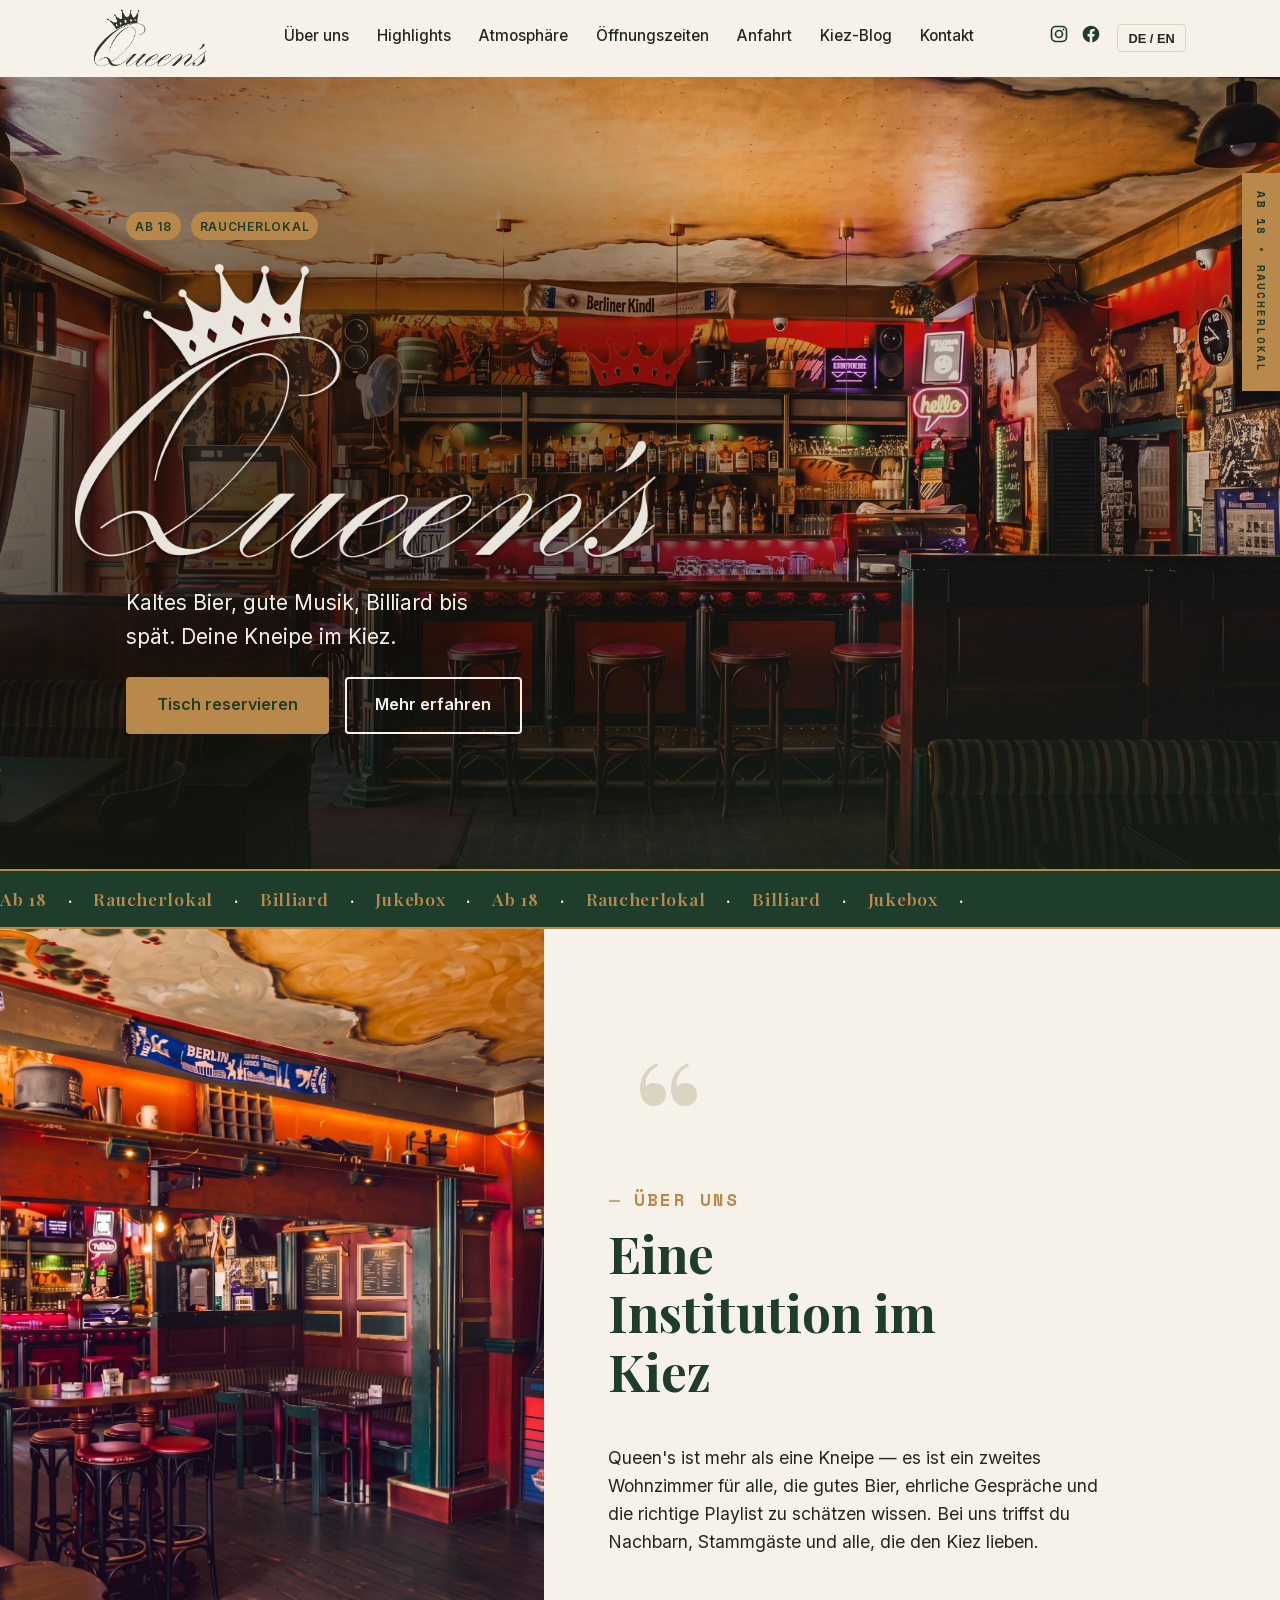
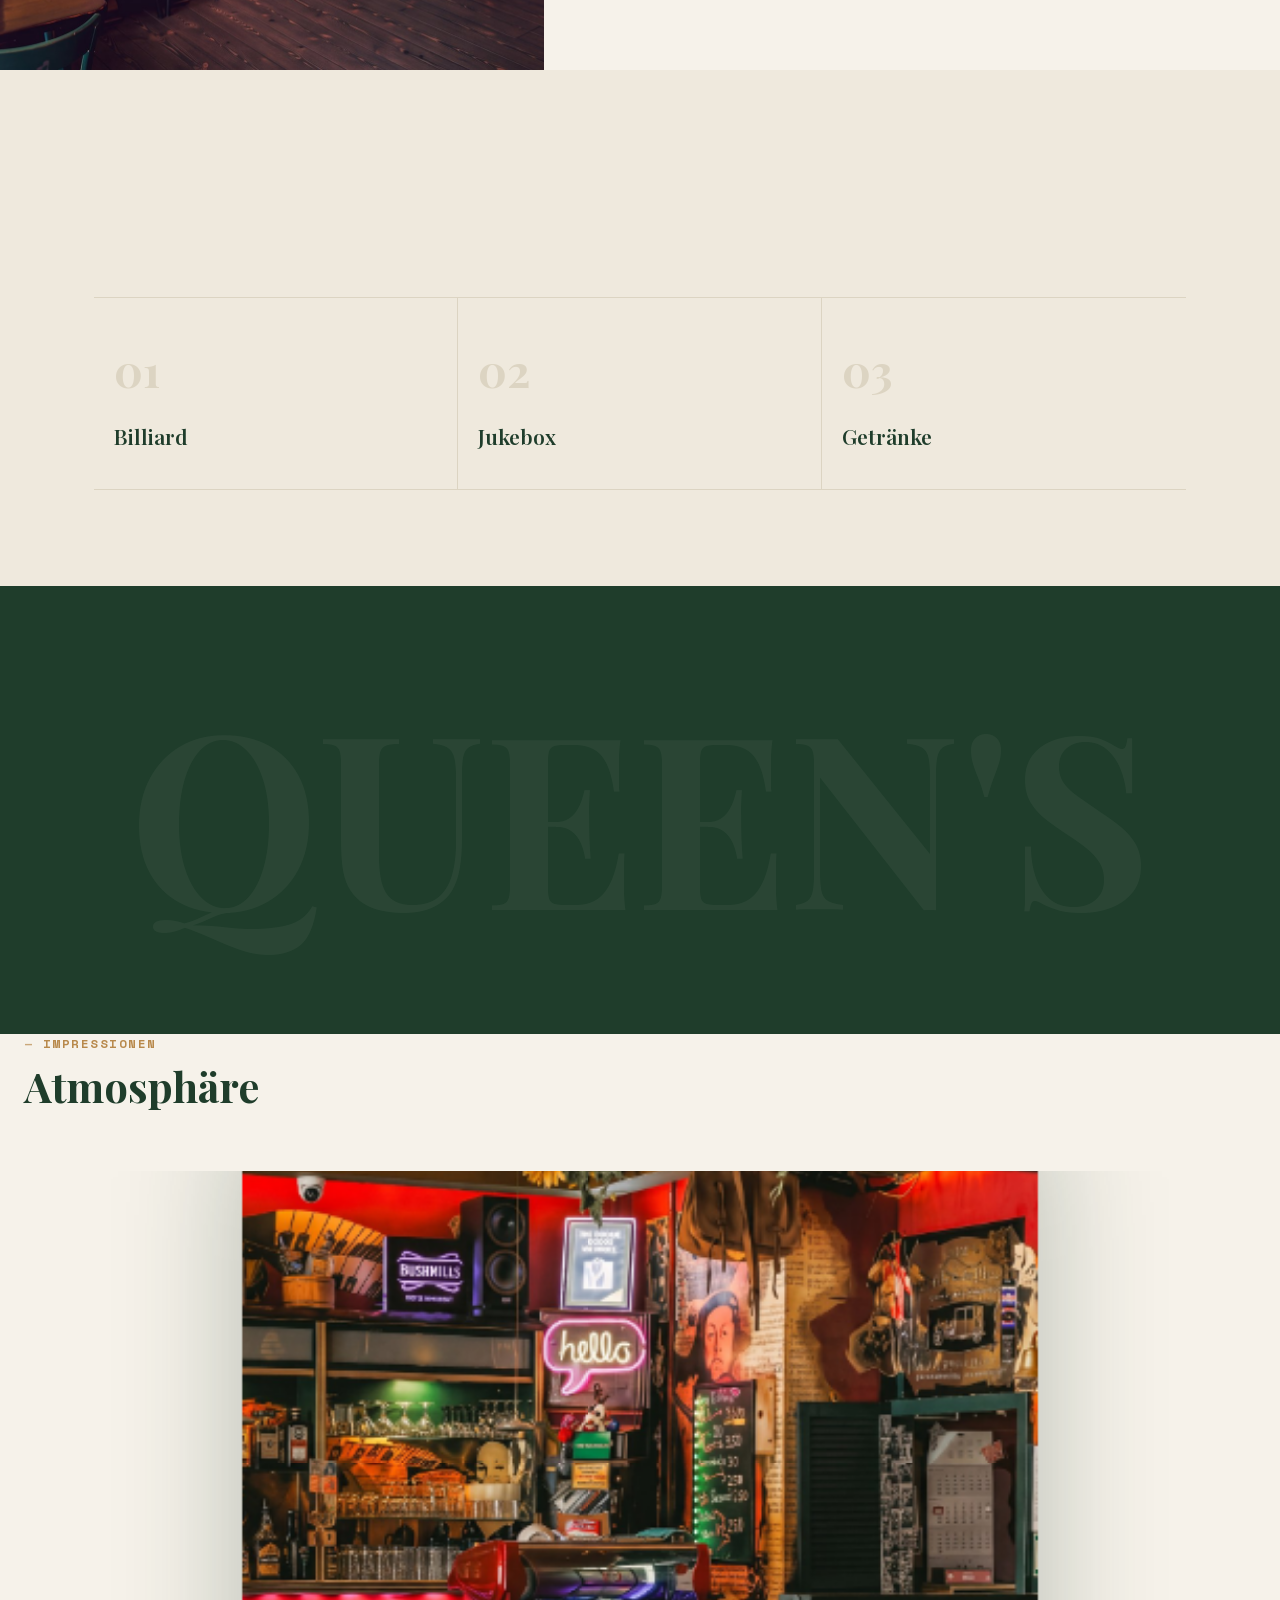
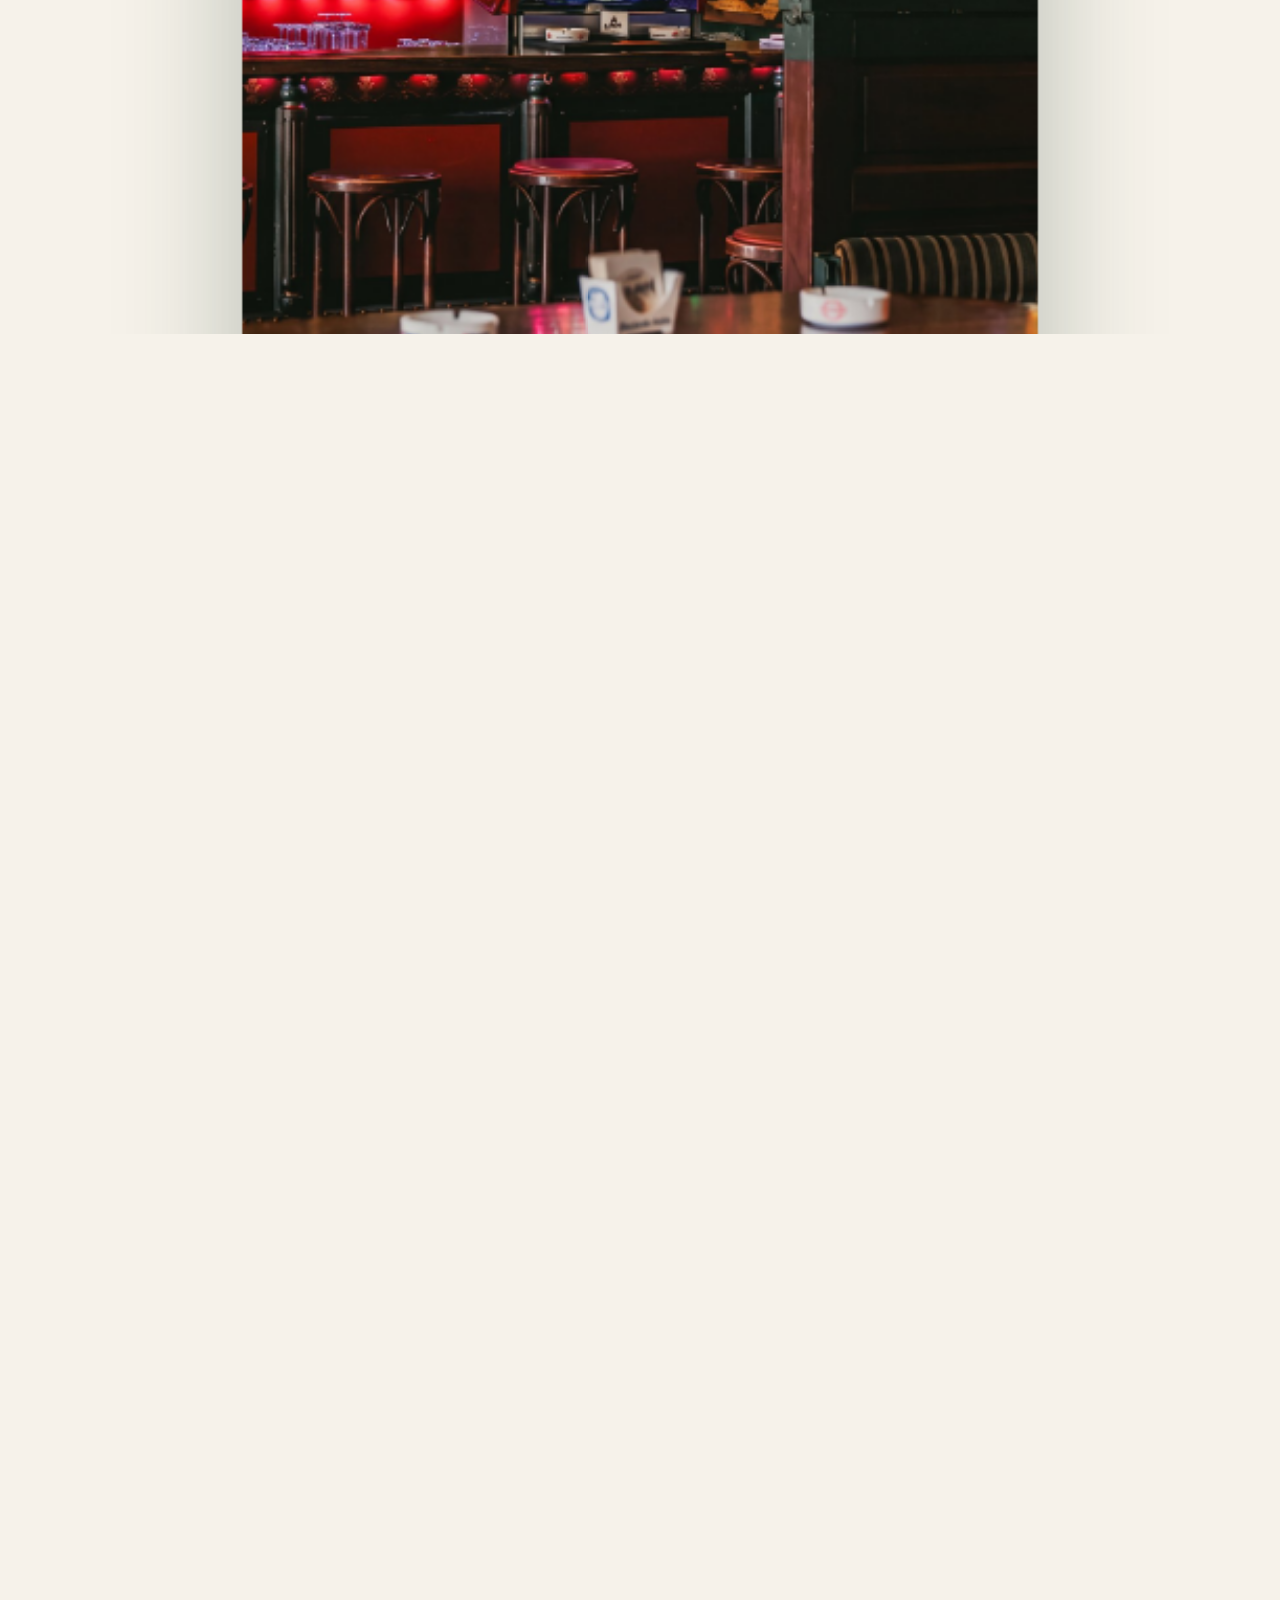
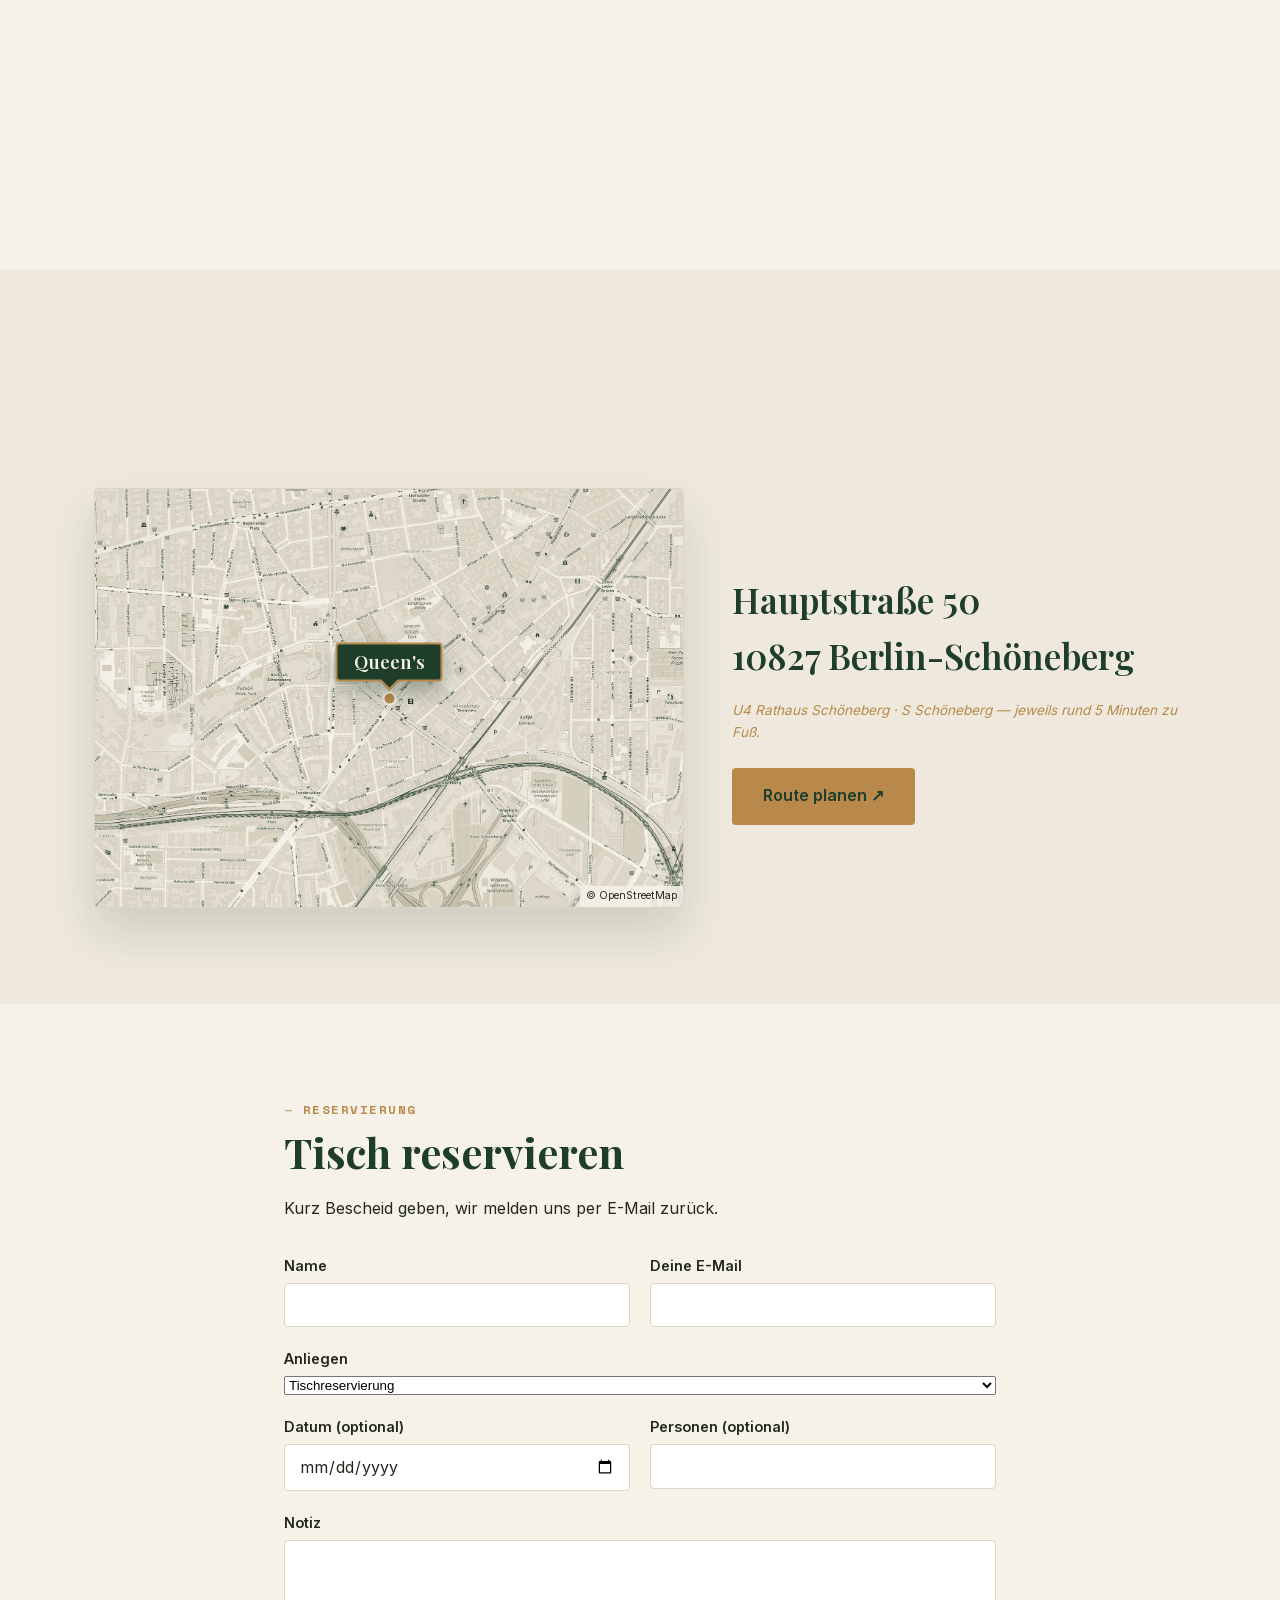
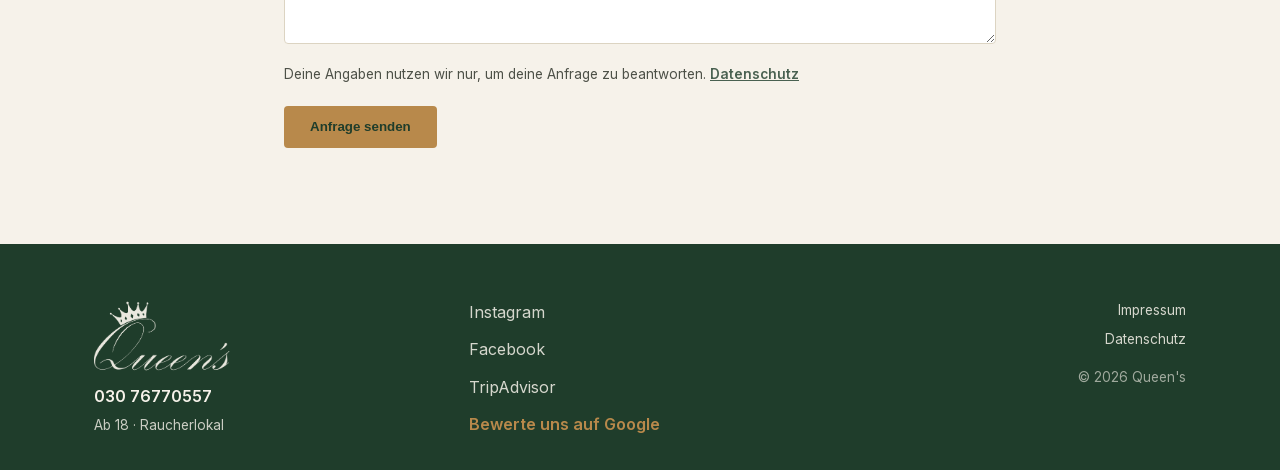
==== commit 6a100a7e: "Handy-Hero: Video läuft oben und unten weich in den Hintergrund aus Co-Authored-By: Claude Opus 5.5 " ====
--- a/index.html
+++ b/index.html
@@ -7,8 +7,8 @@
   <meta name="description" content="Queen's — Kneipe mit Billiard, Jukebox und Kiez-Flair. Ab 18, Raucherlokal.">
   <link rel="icon" type="image/png" href="images/favicon.png">
   <link rel="apple-touch-icon" href="images/apple-touch-icon.png">
-  <link rel="stylesheet" href="css/fonts.css">
-  <link rel="stylesheet" href="css/style.css">
+  <link rel="stylesheet" href="css/fonts.css?v=8">
+  <link rel="stylesheet" href="css/style.css?v=8">
 </head>
 <body>
 
@@ -222,9 +222,16 @@
             <p class="anfahrt-note" data-i18n="anfahrt_note">
               U4 Rathaus Schöneberg · S Schöneberg — jeweils rund 5 Minuten zu Fuß.
             </p>
-            <a href="https://www.google.com/maps/dir/?api=1&destination=Hauptstra%C3%9Fe+50%2C+10827+Berlin"
+            <!-- Ziel ist der Google-Eintrag "Queens" (destination_place_id), nicht nur
+                 die Straße: so steht das Lokal mit Namen im Verlauf der Karten-App. -->
+            <a href="https://www.google.com/maps/dir/?api=1&destination=Queens%2C+Hauptstra%C3%9Fe+50%2C+10827+Berlin&destination_place_id=ChIJ9dLfhGlQqEcRM8OJXhHeQU0"
                target="_blank" rel="noopener" class="btn btn--primary anfahrt-cta">
               <span data-i18n="anfahrt_cta">Route planen</span> <span aria-hidden="true">↗</span>
+            </a>
+            <!-- Nur auf Apple-Geräten eingeblendet (js/main.js) -->
+            <a id="apple-maps-link" href="https://maps.apple.com/?daddr=Queens%2C+Hauptstra%C3%9Fe+50%2C+10827+Berlin&dirflg=d"
+               target="_blank" rel="noopener" class="anfahrt-alt" hidden>
+              <span data-i18n="anfahrt_apple">In Apple Karten öffnen</span> <span aria-hidden="true">↗</span>
             </a>
           </div>
         </div>
@@ -316,7 +323,7 @@
     </div>
   </footer>
 
-  <script src="js/vorschau.js"></script>
-  <script src="js/main.js"></script>
+  <script src="js/vorschau.js?v=8"></script>
+  <script src="js/main.js?v=8"></script>
 </body>
 </html>
--- a/css/style.css
+++ b/css/style.css
@@ -714,6 +714,7 @@
   margin: 0;
 }
 .anfahrt-cta { align-self: flex-start; margin-top: 8px; }
+.anfahrt-alt { align-self: flex-start; color: var(--color-green); font-weight: 600; text-decoration: none; border-bottom: 2px solid var(--color-gold); }
 
 .section--blog { background: var(--color-bg-alt); }
 /* Rechtstexte (datenschutz.html) */
@@ -850,19 +851,40 @@
   .gallery-pin { height: 280vh; }
   .gallery-item { width: min(78vw, 380px); }
 
-  /* Handy-Hero: Video als Band oben in fast voller Breite statt stark
-     hineingezoomt (die Datei hat nur 848 × 352 px) — so bleibt es scharf.
-     Logo, Text und Buttons stehen darunter und ragen leicht ins Video. */
+  /* Handy-Hero: Video als Band oben in voller Breite und ganzem Bild statt
+     stark hineingezoomt (die Datei hat nur 848 × 352 px) — so bleibt es
+     scharf. Logo, Text und Buttons stehen darunter. */
+  /* Hinter Logo und Buttons liegt ein abgedunkeltes Tresen-Foto mit warmem
+     Bernstein-Schein — Kneipenlicht statt schwarzer Fläche. */
   .hero {
-    display: block;
     min-height: 0;
-    background: linear-gradient(180deg, #16120d 0%, #1b241a 100%);
-  }
-  .hero-media { position: relative; inset: auto; aspect-ratio: 16 / 9; }
+    background:
+      radial-gradient(ellipse 90% 40% at 30% 18%, rgba(184, 110, 40, 0.3) 0%, transparent 70%),
+      linear-gradient(180deg, rgba(26, 12, 6, 0.88) 0%, rgba(28, 16, 9, 0.78) 50%, rgba(22, 40, 28, 0.95) 100%),
+      url("../images/queens-tresen-nah.jpg") center 35% / cover;
+  }
+  /* Reihenfolge auf dem Handy: Plaketten, Logo, dann das Video in der Mitte,
+     darunter Slogan und Buttons. display: contents löst den Inhalts-Block
+     auf, damit das Video zwischen seine Teile rutschen kann. */
+  .hero { display: flex; flex-direction: column; align-items: stretch; padding: 28px 0 40px; }
+  .hero-content { display: contents; }
+  .hero .badges, .hero-logo, .hero .lead, .hero-cta { position: relative; z-index: 1; margin-left: 24px; margin-right: 24px; }
+  .hero .badges { order: 1; }
+  .hero-logo { order: 2; margin-bottom: 0; }
+  .hero-media {
+    order: 3;
+    margin: 10px 0 14px;
+    /* Oben und unten weich in den Hintergrund auslaufen lassen statt harter Kante */
+    -webkit-mask-image: linear-gradient(180deg, transparent 0%, #000 20%, #000 80%, transparent 100%);
+    mask-image: linear-gradient(180deg, transparent 0%, #000 20%, #000 80%, transparent 100%);
+  }
+  .hero .lead { order: 4; margin-top: 0; }
+  .hero-cta { order: 5; margin-top: 1.2em; }
+  /* exakt das Seitenverhältnis der Videodatei: nichts wird abgeschnitten */
+  .hero-media { position: relative; inset: auto; aspect-ratio: 848 / 352; }
   .hero-overlay {
-    background: linear-gradient(180deg, rgba(70, 32, 10, 0.1) 0%, rgba(40, 20, 10, 0.18) 55%, #16120d 100%);
-  }
-  .hero-content { margin-top: -56px; padding-bottom: 40px; }
+    background: linear-gradient(180deg, rgba(70, 32, 10, 0.08) 0%, rgba(40, 20, 10, 0.14) 100%);
+  }
   /* "Ab 18 · Raucherlokal" steht schon als Plaketten über dem Logo */
   .ticket-stub { display: none; }
 
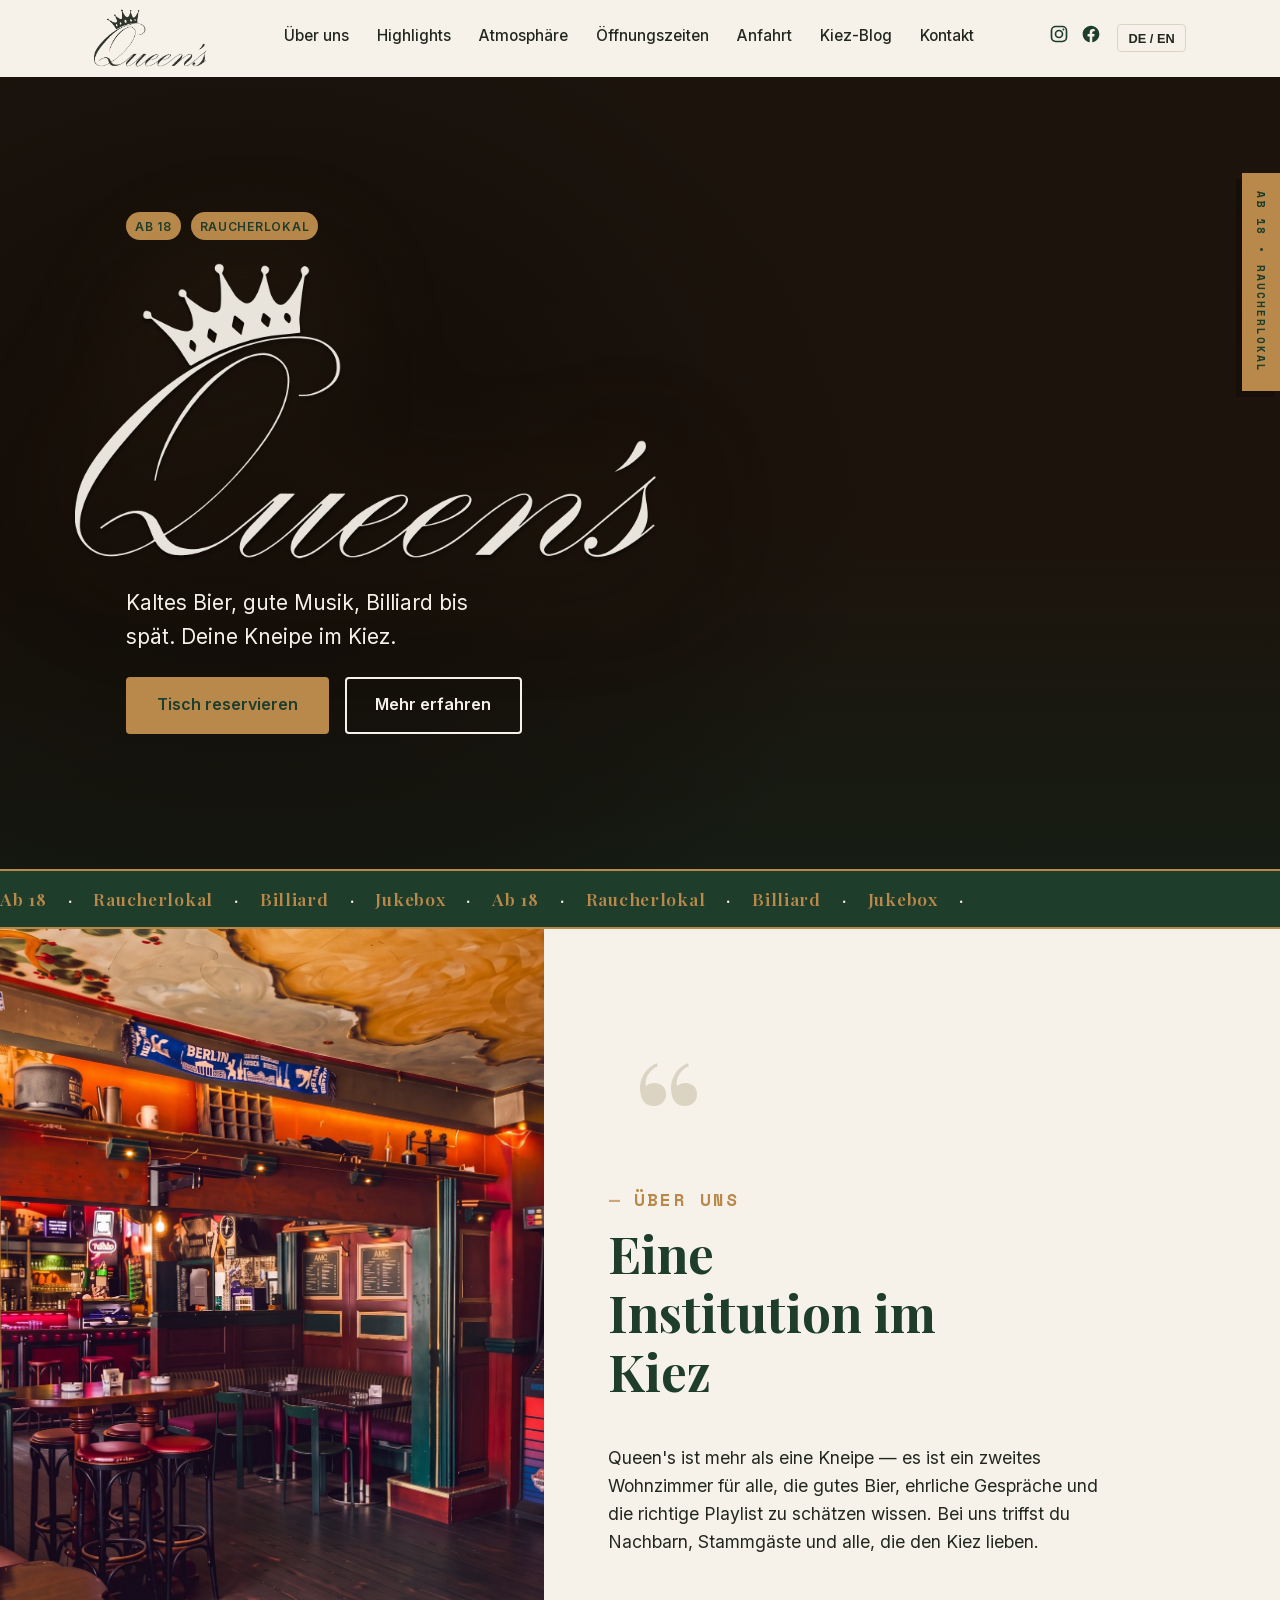
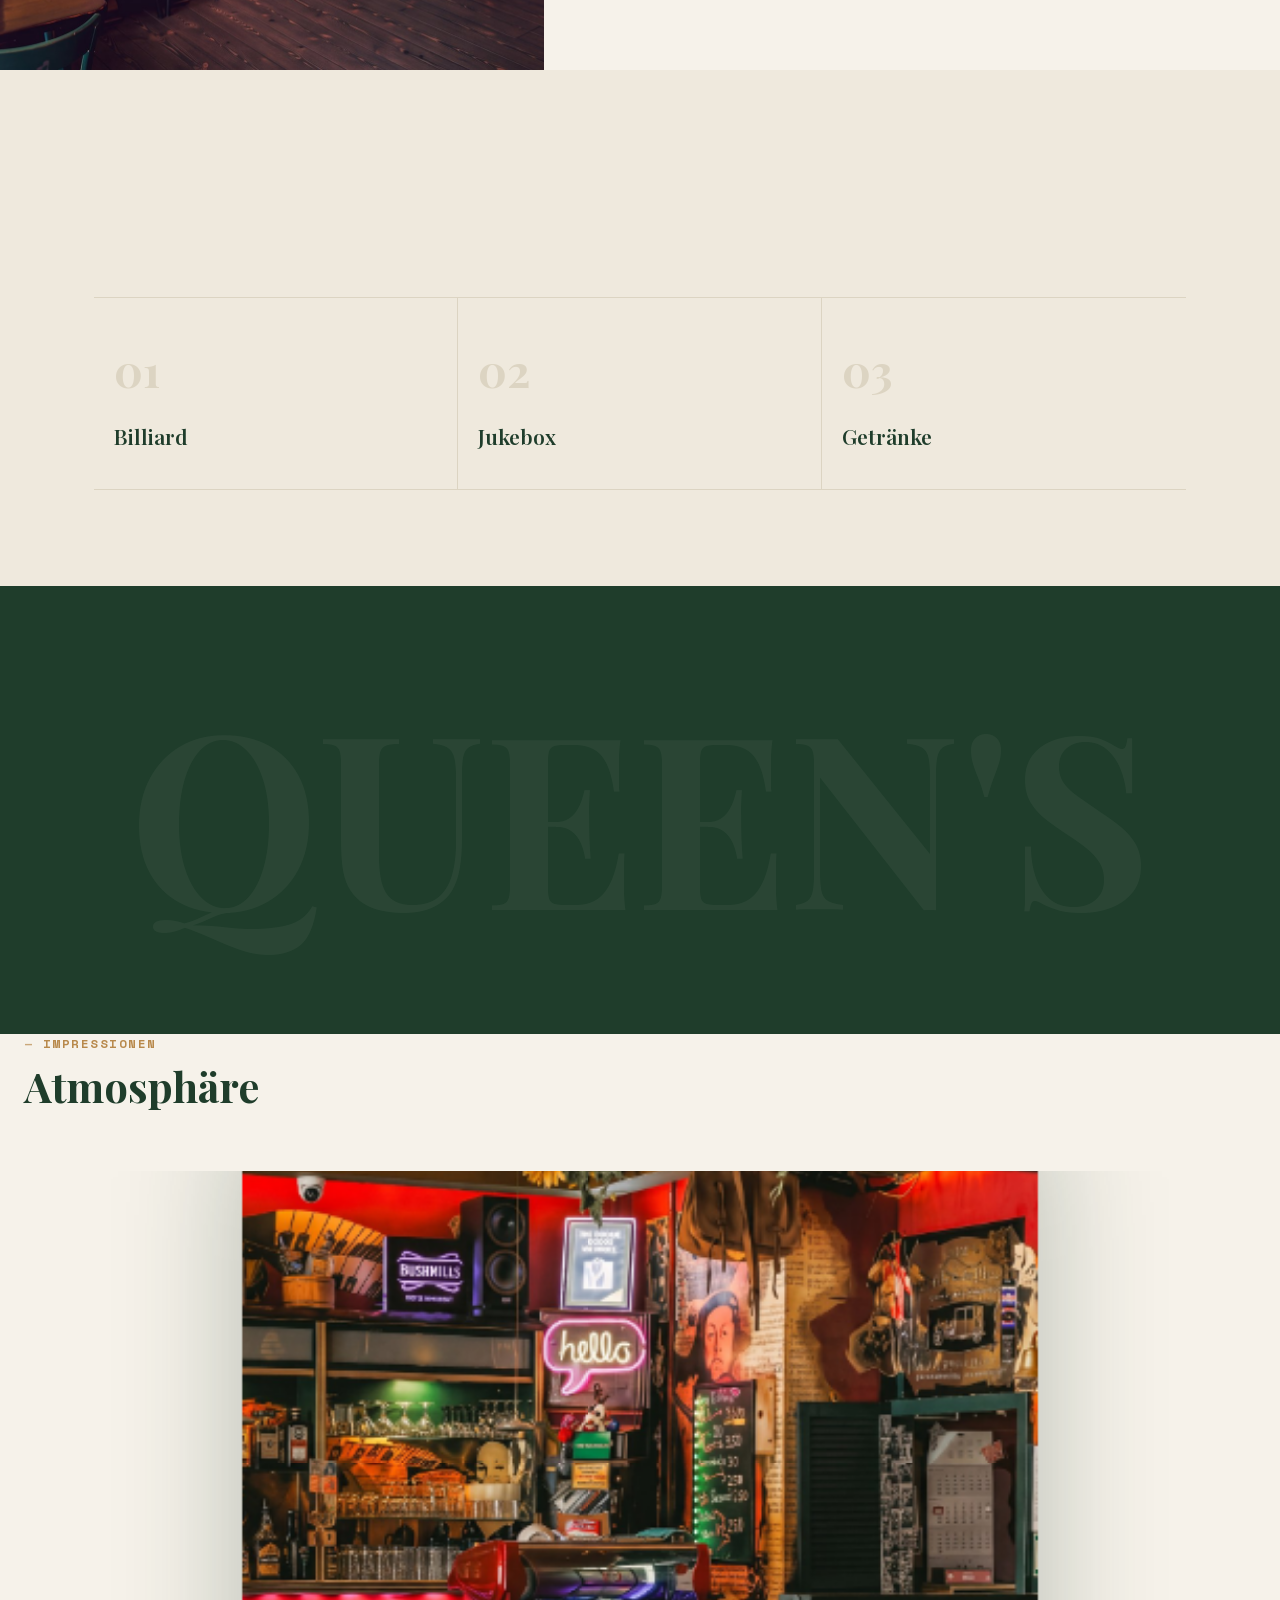
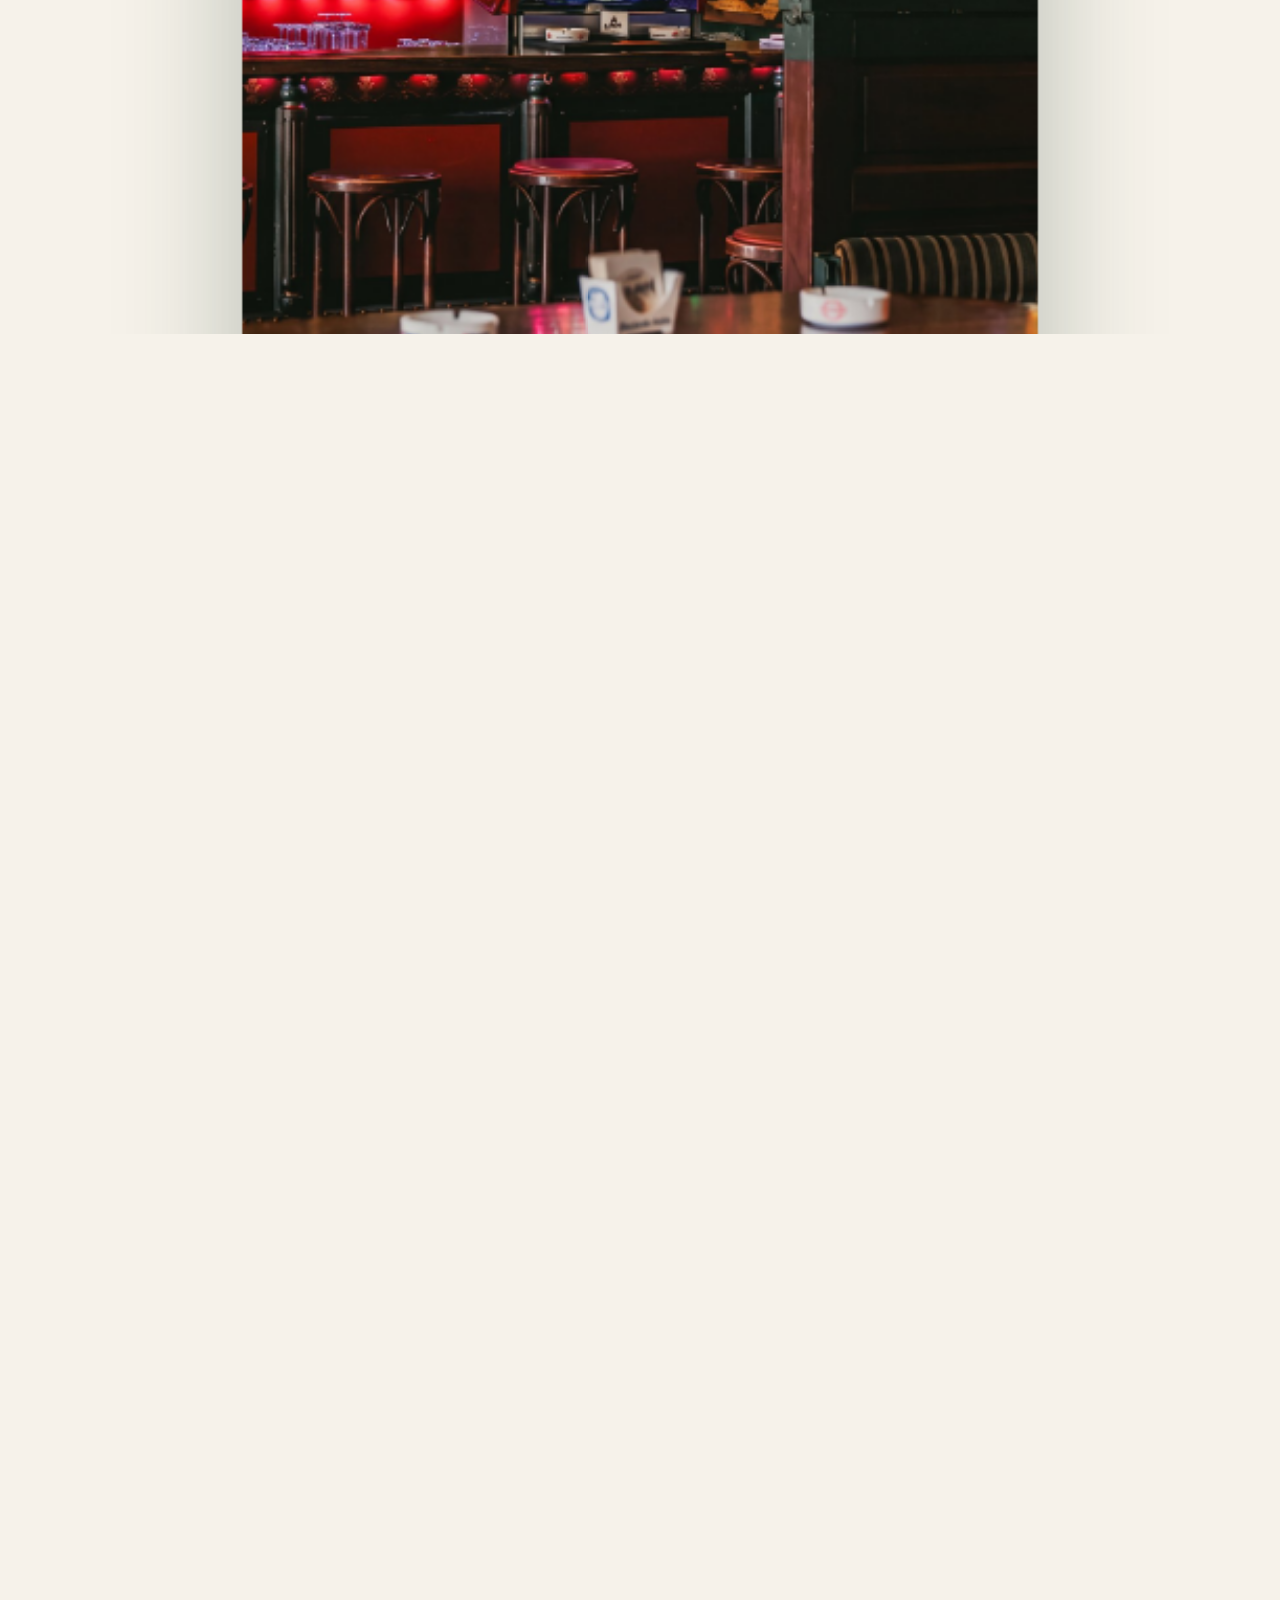
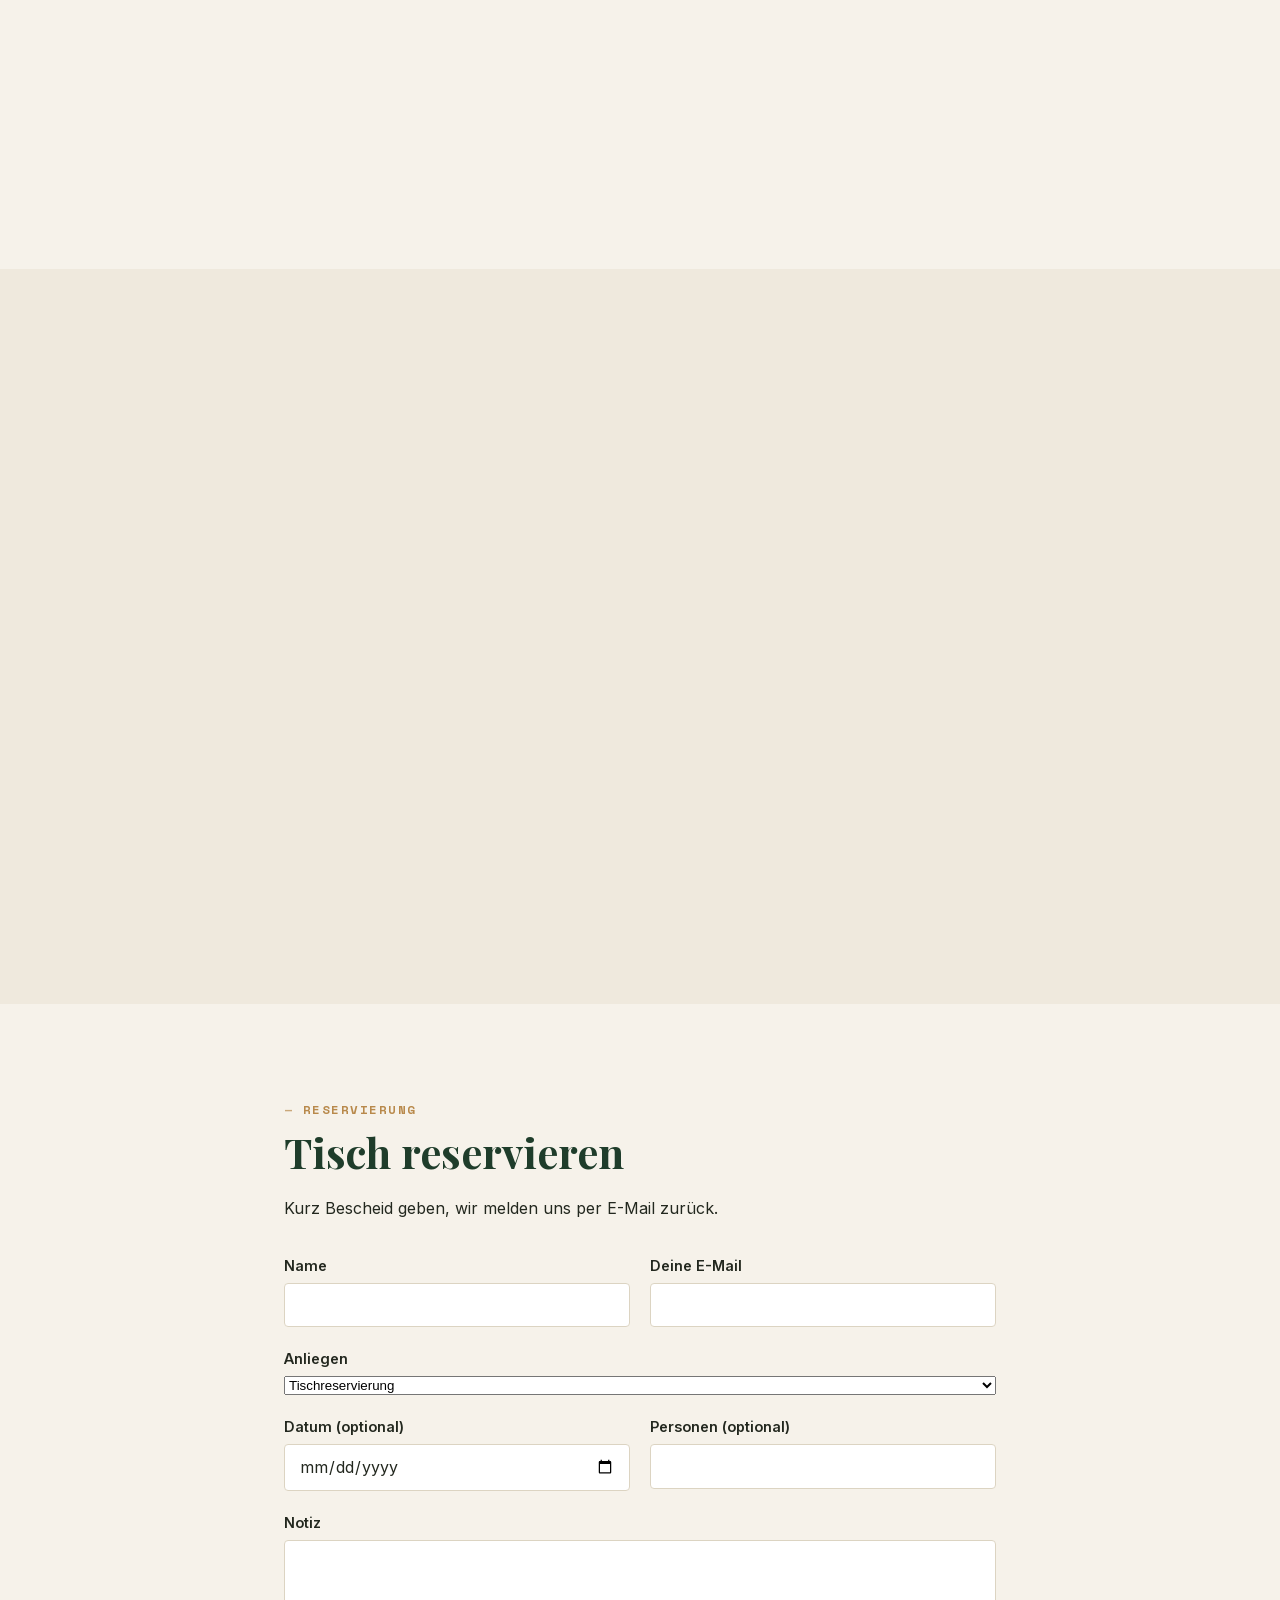
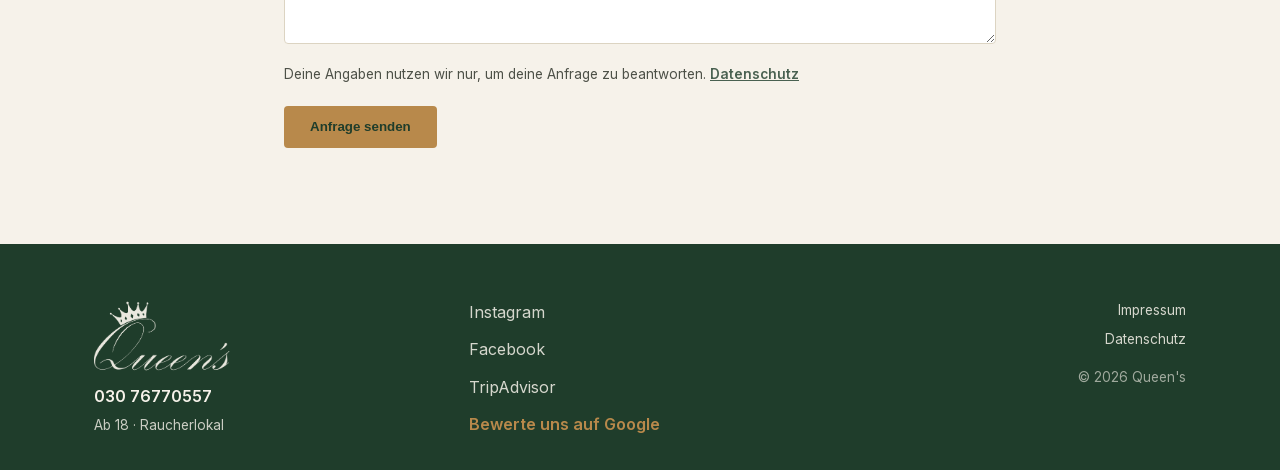
==== commit 4058e4a1: "Hero: kein Standbild mehr vor dem Video, Video blendet ein sobald geladen Co-Authored-By: Claude Opu" ====
--- a/index.html
+++ b/index.html
@@ -7,8 +7,8 @@
   <meta name="description" content="Queen's — Kneipe mit Billiard, Jukebox und Kiez-Flair. Ab 18, Raucherlokal.">
   <link rel="icon" type="image/png" href="images/favicon.png">
   <link rel="apple-touch-icon" href="images/apple-touch-icon.png">
-  <link rel="stylesheet" href="css/fonts.css?v=8">
-  <link rel="stylesheet" href="css/style.css?v=8">
+  <link rel="stylesheet" href="css/fonts.css?v=9">
+  <link rel="stylesheet" href="css/style.css?v=9">
 </head>
 <body>
 
@@ -49,7 +49,7 @@
     <!-- Hero -->
     <section class="hero">
       <div class="hero-media">
-        <video class="hero-media__video" autoplay muted loop playsinline poster="images/queens-tresen-frontal.jpg">
+        <video class="hero-media__video" autoplay muted loop playsinline preload="auto">
           <source src="images/queens-video.mp4" type="video/mp4">
         </video>
         <div class="hero-overlay"></div>
@@ -323,7 +323,7 @@
     </div>
   </footer>
 
-  <script src="js/vorschau.js?v=8"></script>
-  <script src="js/main.js?v=8"></script>
+  <script src="js/vorschau.js?v=9"></script>
+  <script src="js/main.js?v=9"></script>
 </body>
 </html>
--- a/css/style.css
+++ b/css/style.css
@@ -190,6 +190,7 @@
 /* ---------- Hero ---------- */
 .hero {
   position: relative;
+  background: #16120d;
   min-height: 88vh;
   display: flex;
   align-items: flex-end;
@@ -223,7 +224,14 @@
   inset: 0;
   background: linear-gradient(180deg, rgba(70, 32, 10, 0.16) 0%, rgba(48, 22, 8, 0.34) 50%, rgba(22, 30, 20, 0.9) 100%);
 }
-.hero-media__video { filter: contrast(1.06) saturate(1.2) sepia(0.18); }
+/* Kein Standbild vor dem Video: es bleibt unsichtbar, bis das erste Bild
+   geladen ist (js/main.js setzt .is-ready), und blendet dann weich ein. */
+.hero-media__video {
+  filter: contrast(1.06) saturate(1.2) sepia(0.18);
+  opacity: 0;
+  transition: opacity 0.7s ease;
+}
+.hero-media__video.is-ready { opacity: 1; }
 .hero-logo { margin: 0 0 0.35em; line-height: 0; }
 .hero-logo img {
   width: clamp(220px, 52vw, 400px);
@@ -302,7 +310,7 @@
   .hero { align-items: center; --px: 0; --py: 0; }
   .hero-media__video {
     transform: scale(1.05) translate(calc(var(--px) * -10px), calc(var(--py) * -8px));
-    transition: transform 0.6s ease-out;
+    transition: transform 0.6s ease-out, opacity 0.7s ease;
   }
   .hero-overlay {
     background:
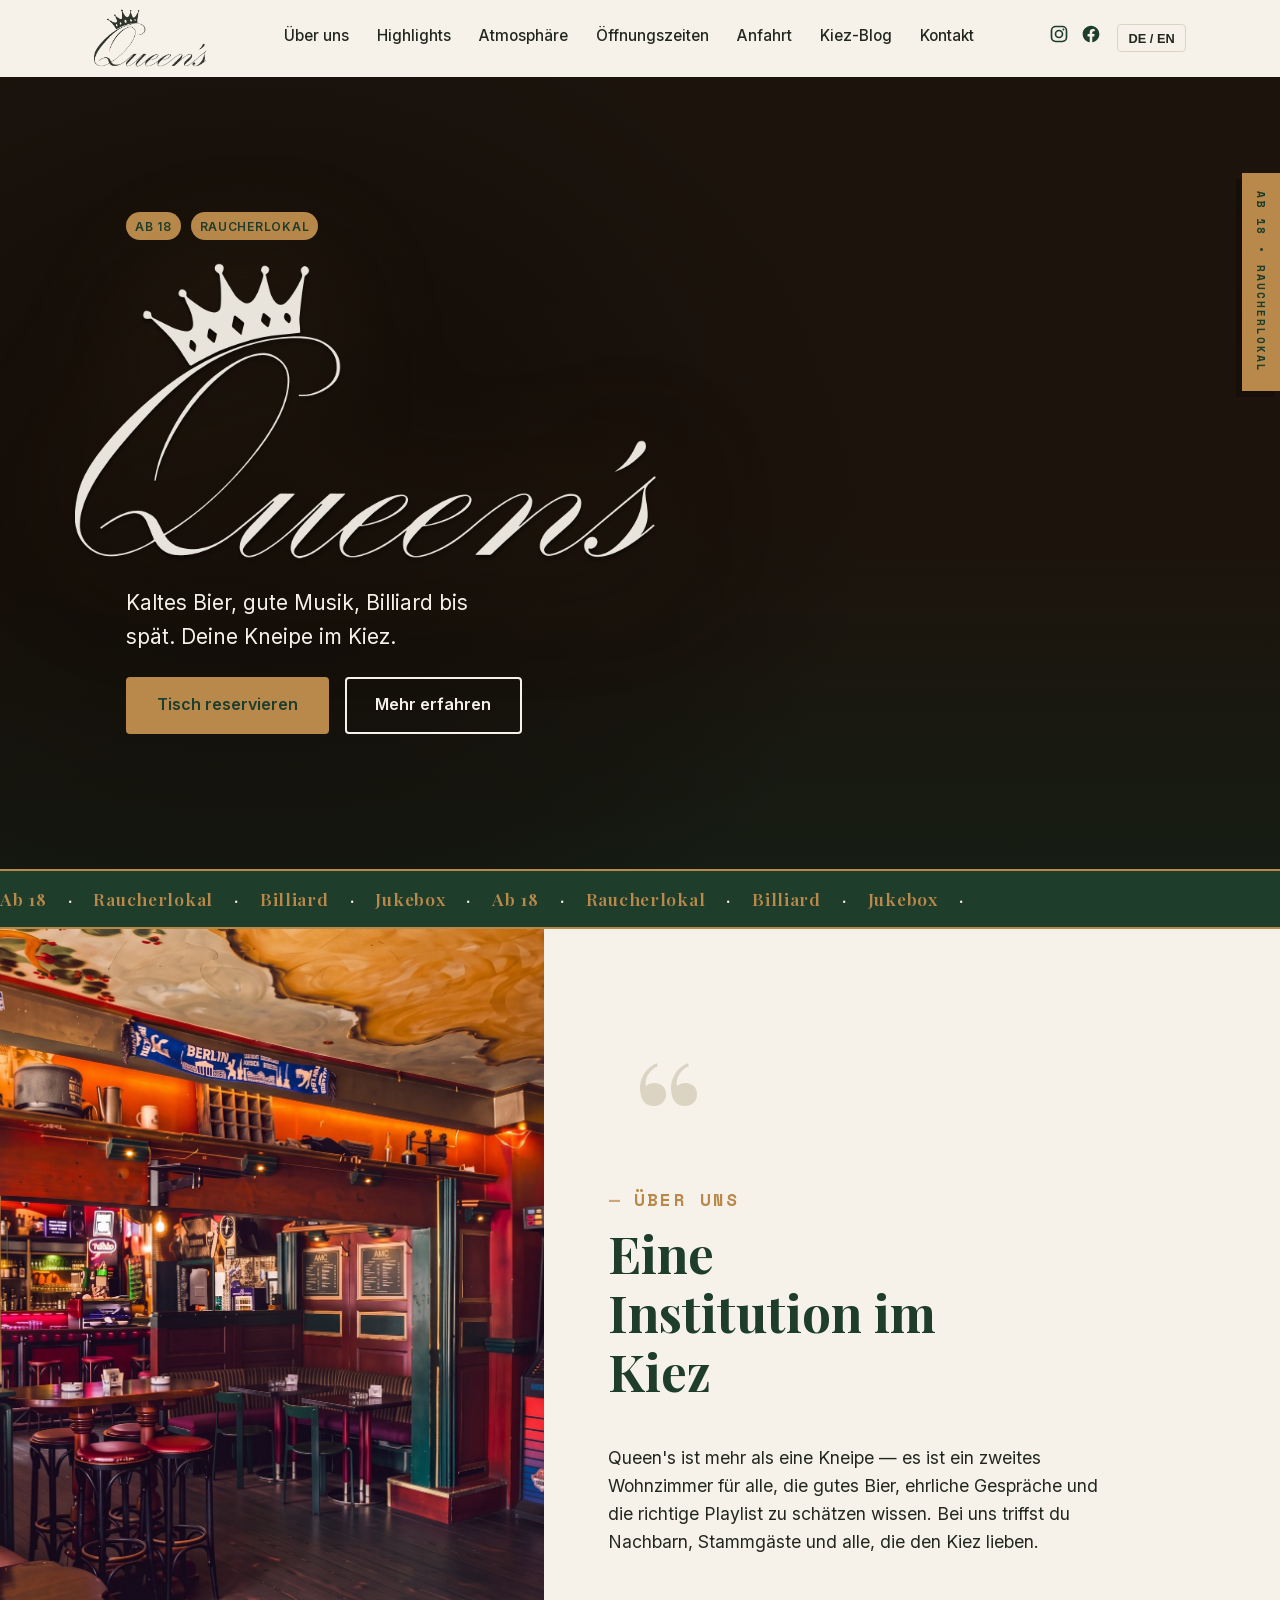
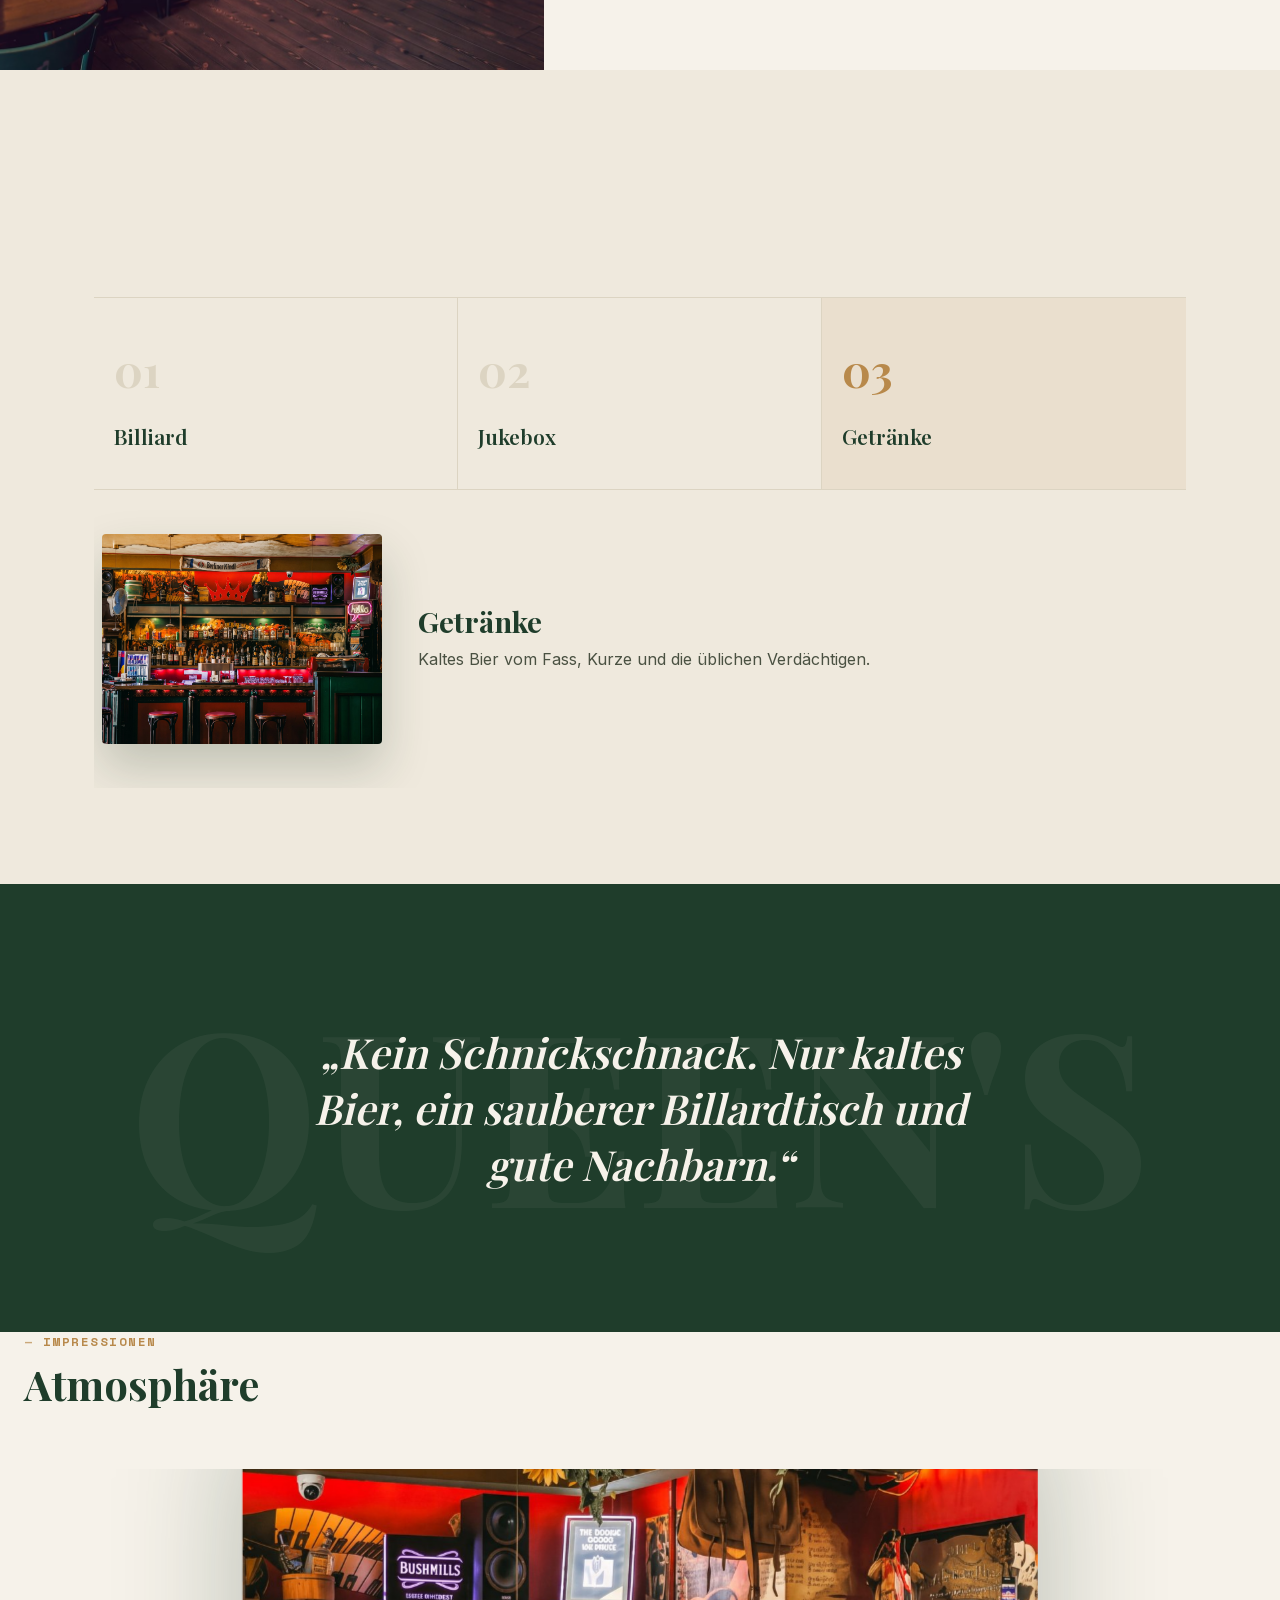
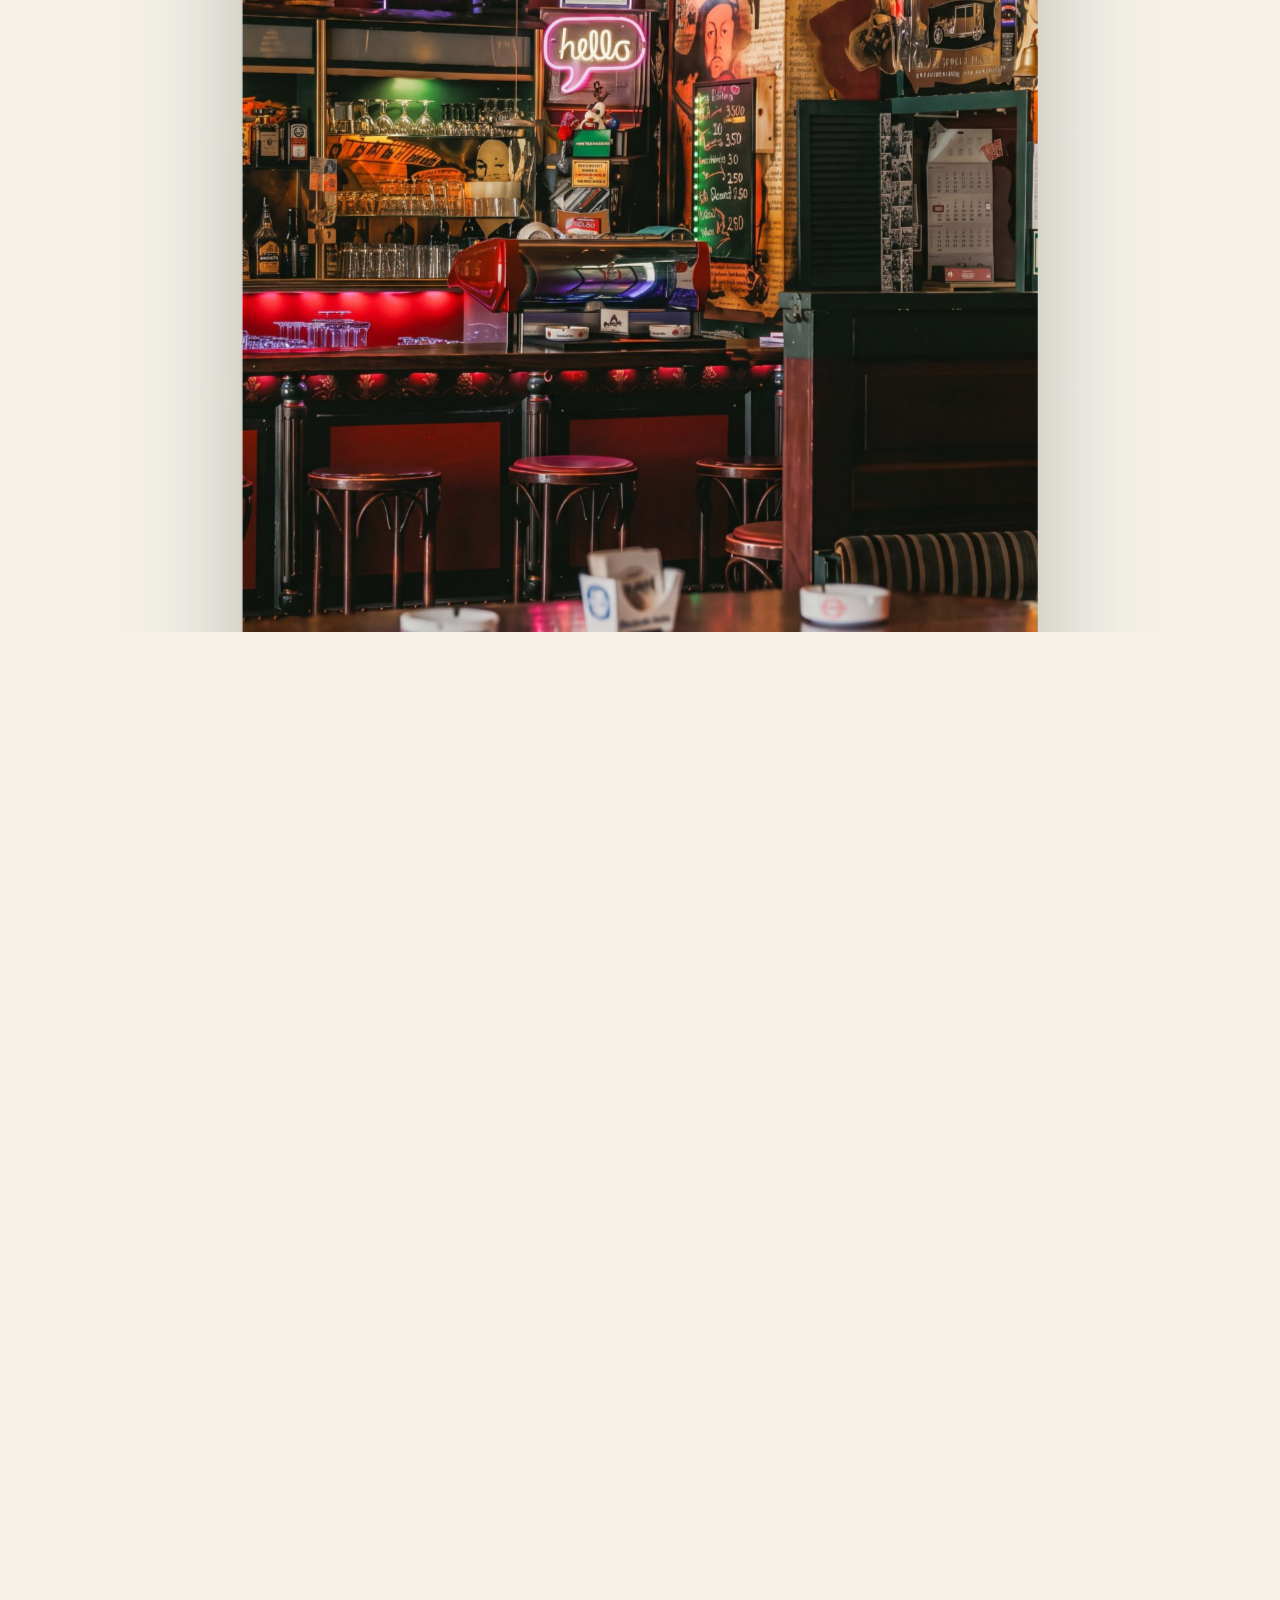
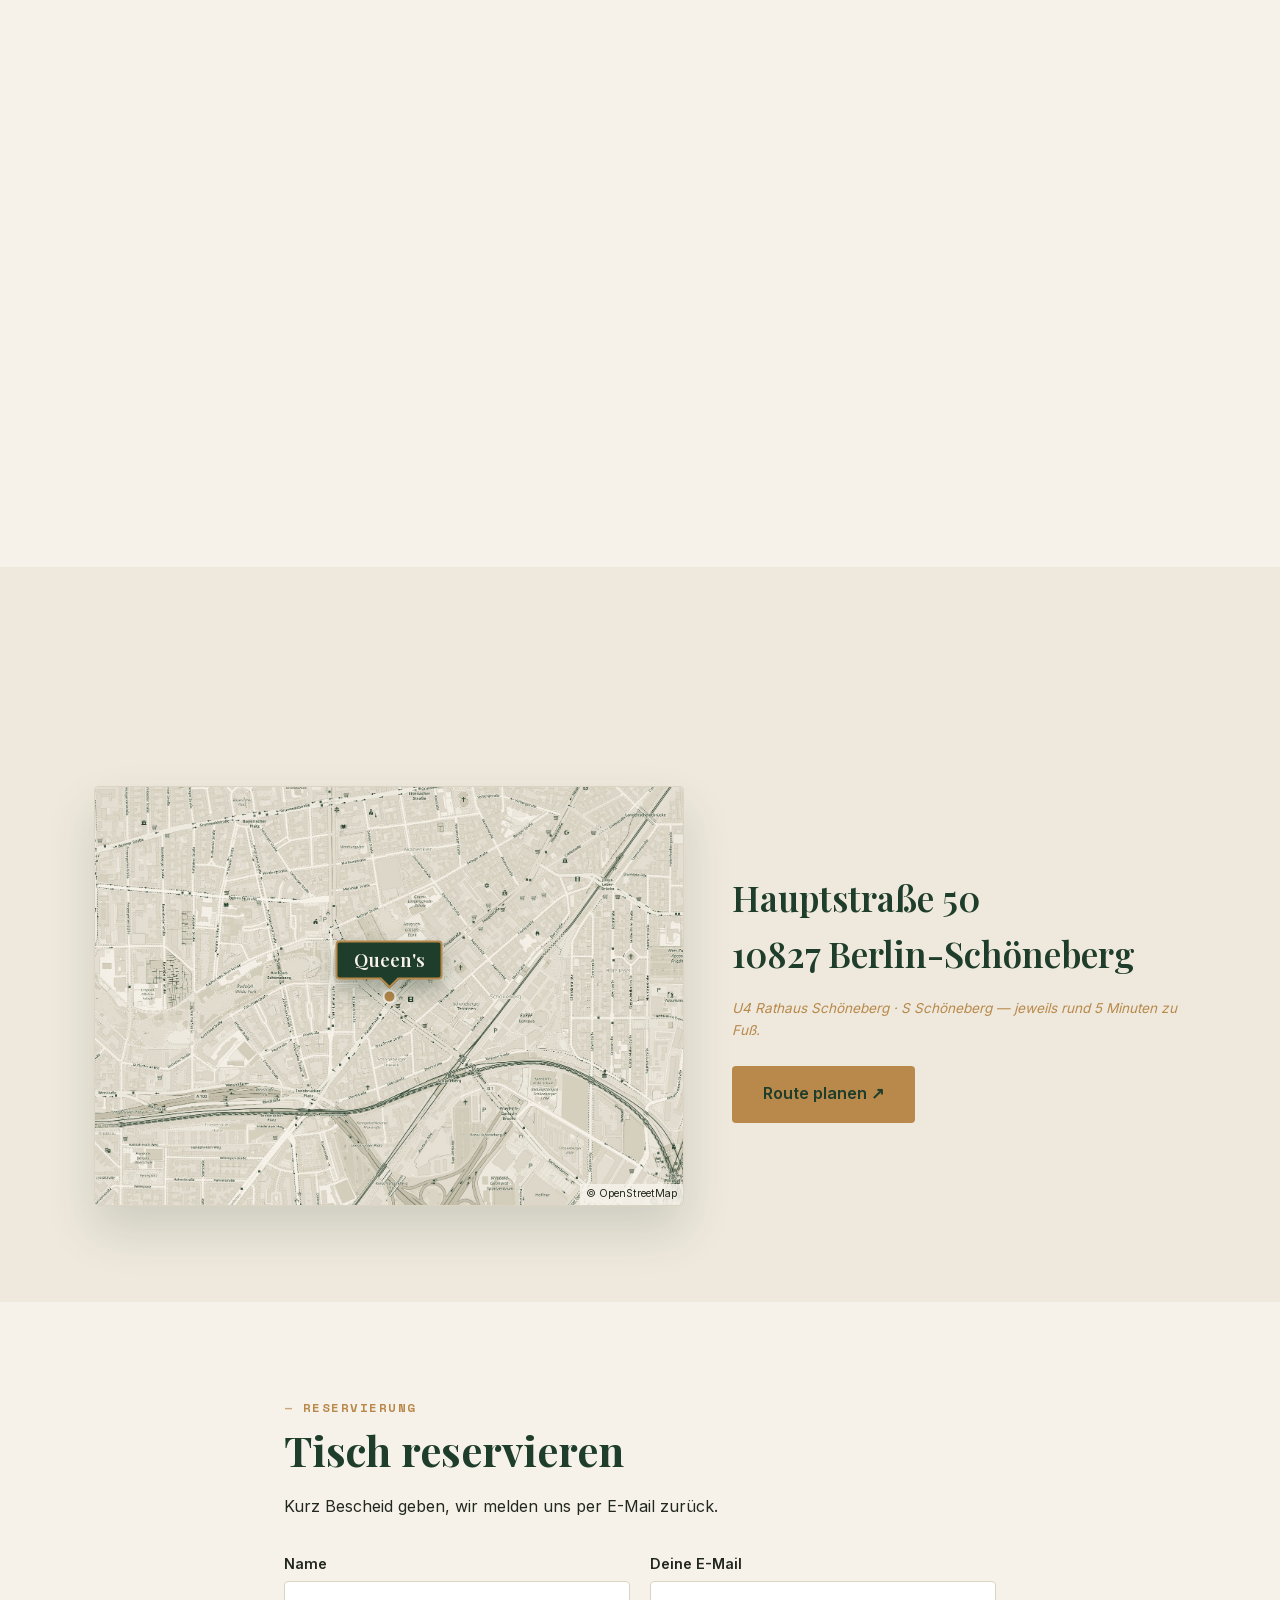
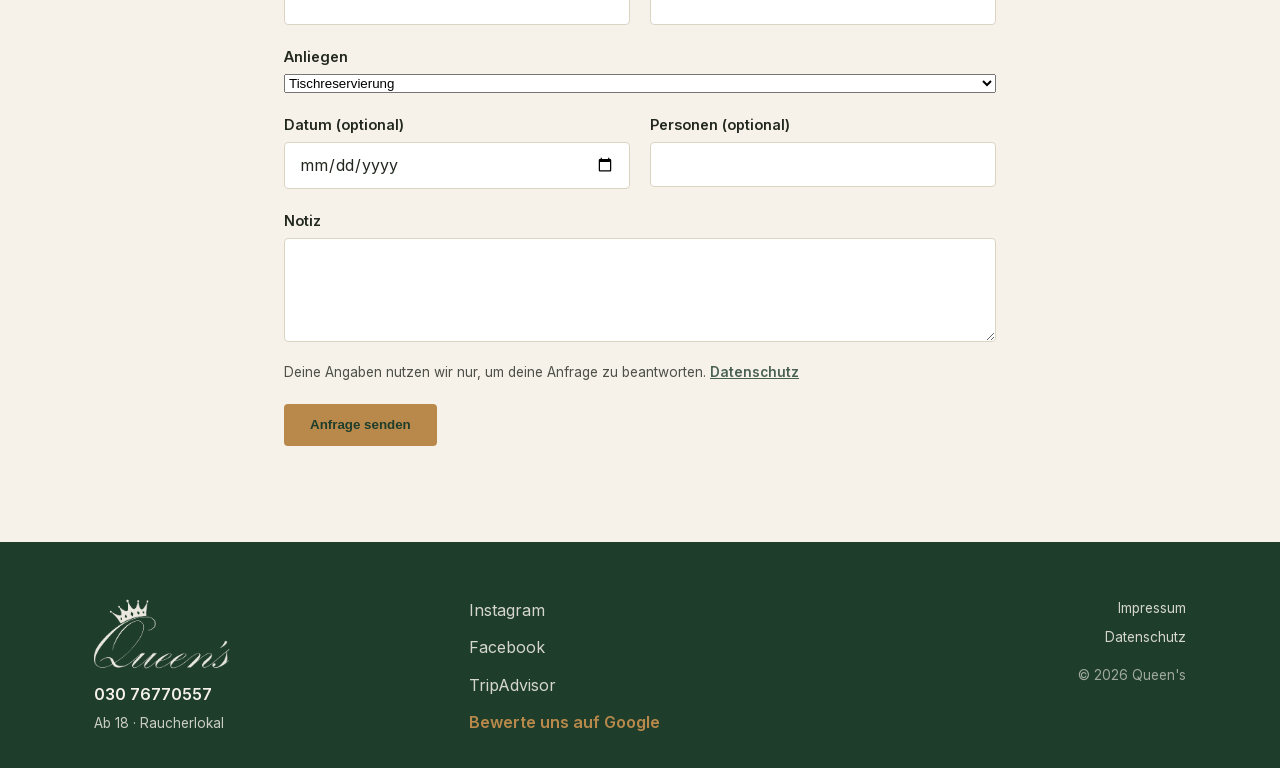
==== commit aeba14a4: "Highlights: drittes Kästchen ist beim Laden aufgeklappt Co-Authored-By: Claude Opus 5.5 <noreply@ant" ====
--- a/index.html
+++ b/index.html
@@ -7,8 +7,8 @@
   <meta name="description" content="Queen's — Kneipe mit Billiard, Jukebox und Kiez-Flair. Ab 18, Raucherlokal.">
   <link rel="icon" type="image/png" href="images/favicon.png">
   <link rel="apple-touch-icon" href="images/apple-touch-icon.png">
-  <link rel="stylesheet" href="css/fonts.css?v=9">
-  <link rel="stylesheet" href="css/style.css?v=9">
+  <link rel="stylesheet" href="css/fonts.css?v=10">
+  <link rel="stylesheet" href="css/style.css?v=10">
 </head>
 <body>
 
@@ -323,7 +323,7 @@
     </div>
   </footer>
 
-  <script src="js/vorschau.js?v=9"></script>
-  <script src="js/main.js?v=9"></script>
+  <script src="js/vorschau.js?v=10"></script>
+  <script src="js/main.js?v=10"></script>
 </body>
 </html>
